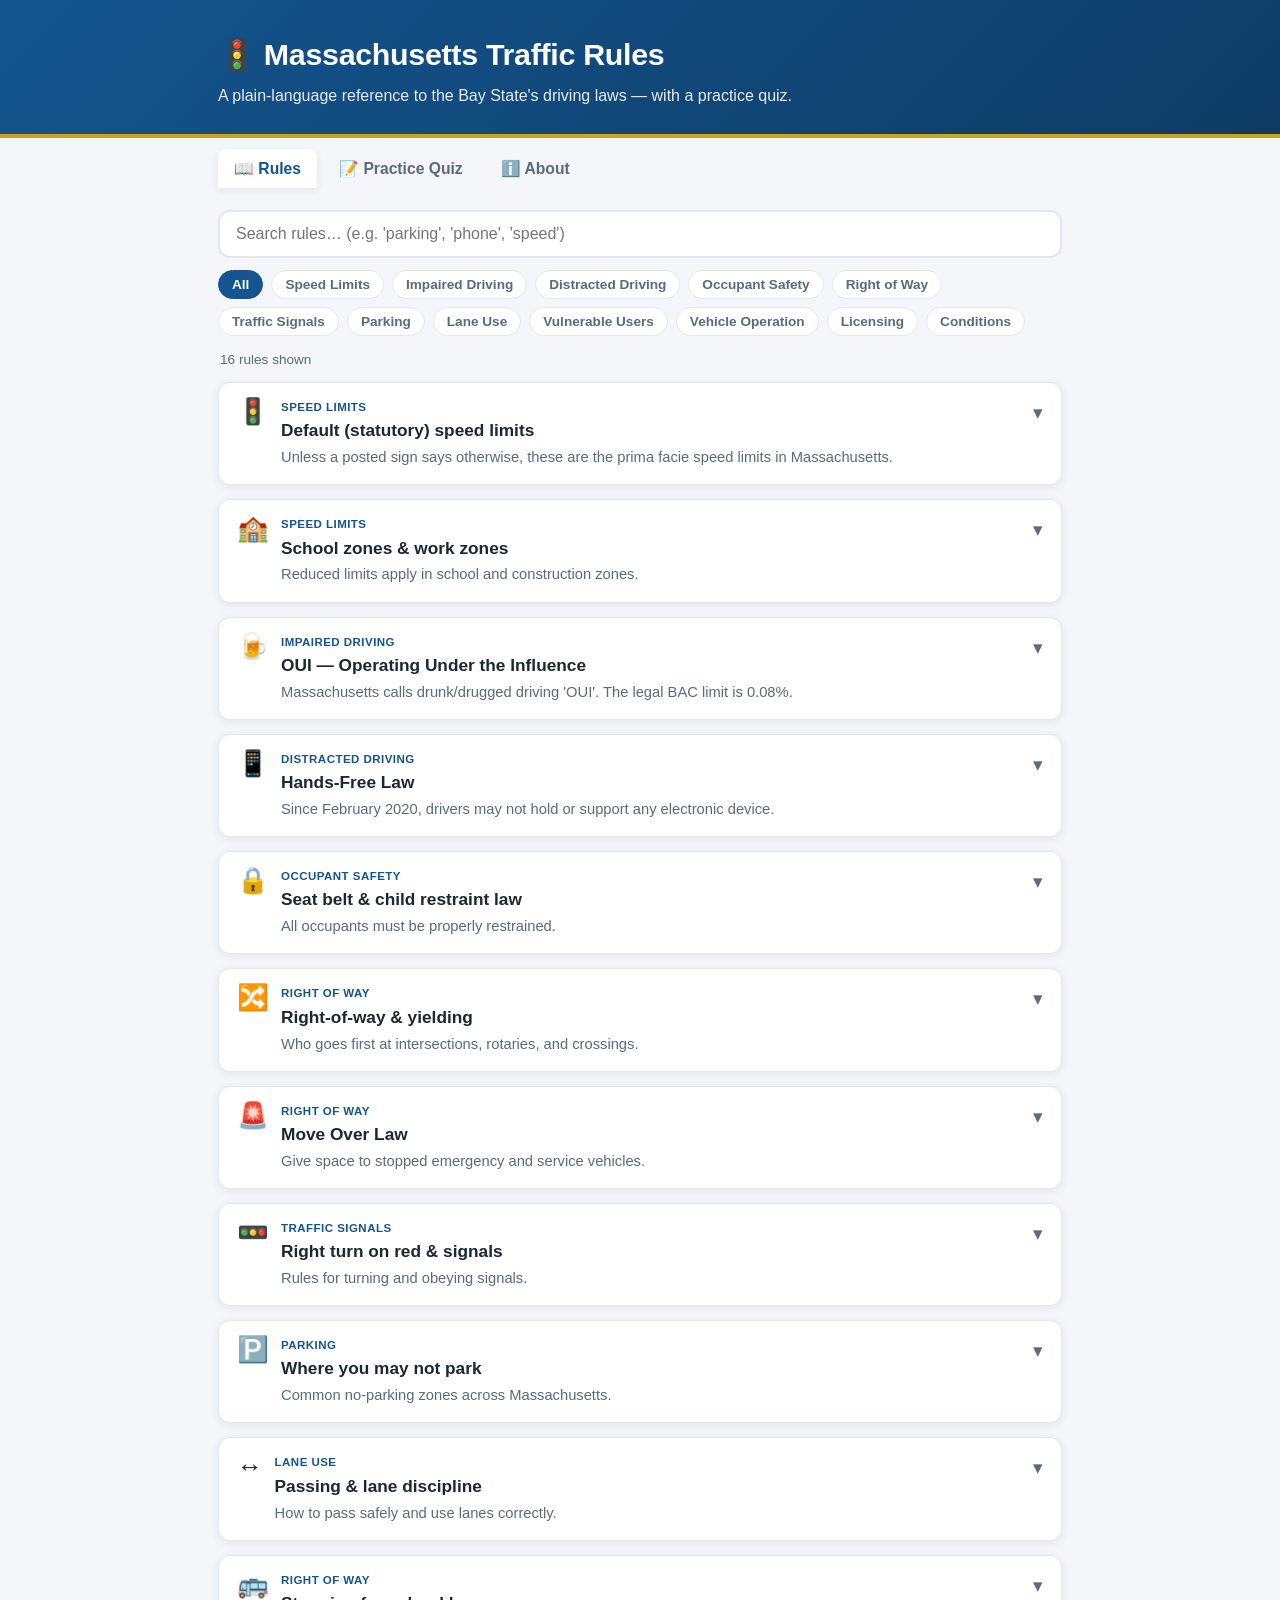
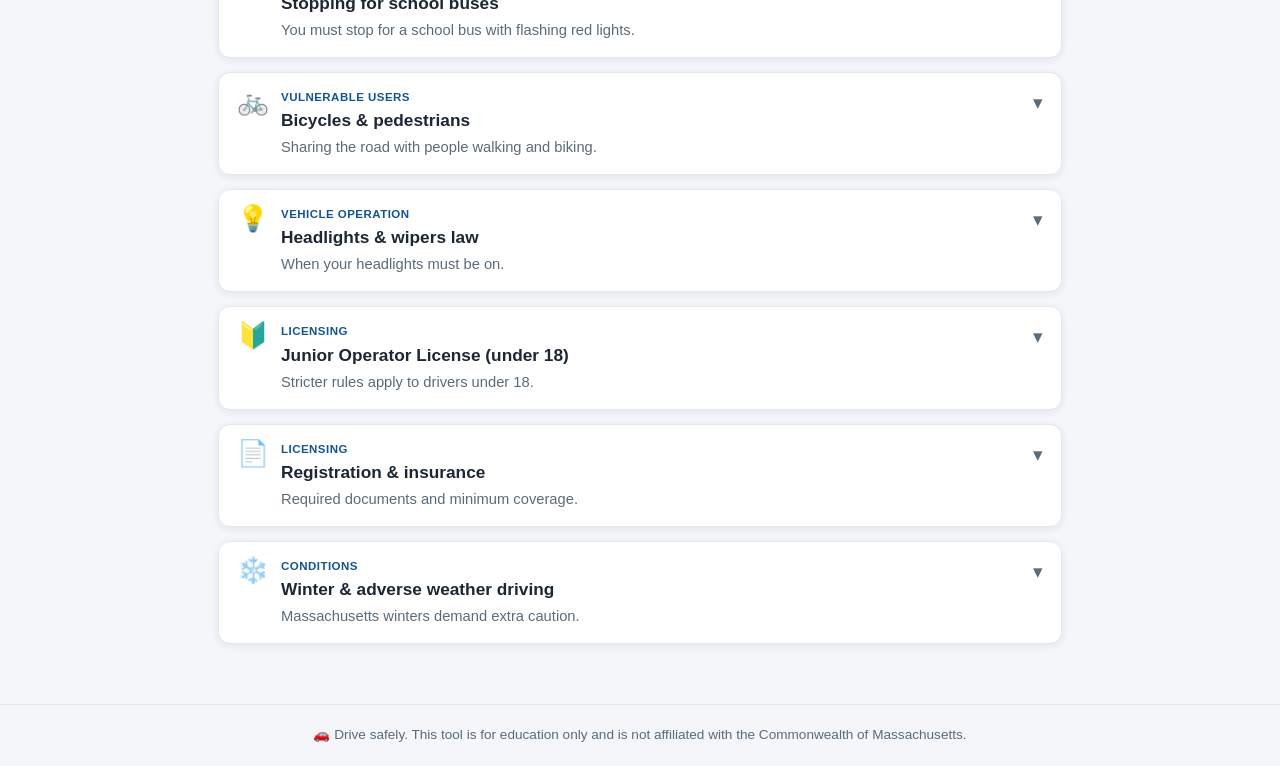
==== apps/ma-traffic-rules/index.html @ 259165a3 "Add Massachusetts traffic rules reference web app A self-contained static web app (HTML/CSS/vanilla " ====
<!DOCTYPE html>
<html lang="en">
  <head>
    <meta charset="UTF-8" />
    <meta name="viewport" content="width=device-width, initial-scale=1.0" />
    <meta
      name="description"
      content="A quick reference and practice quiz for Massachusetts traffic rules and driving laws."
    />
    <title>Massachusetts Traffic Rules</title>
    <link rel="stylesheet" href="styles.css" />
    <link
      rel="icon"
      href="data:image/svg+xml,<svg xmlns='http://www.w3.org/2000/svg' viewBox='0 0 100 100'><text y='.9em' font-size='90'>🚦</text></svg>"
    />
  </head>
  <body>
    <header class="app-header">
      <div class="wrap header-inner">
        <h1><span aria-hidden="true">🚦</span> Massachusetts Traffic Rules</h1>
        <p class="tagline">
          A plain-language reference to the Bay State's driving laws &mdash; with a
          practice quiz.
        </p>
      </div>
    </header>

    <nav class="tabs wrap" role="tablist">
      <button class="tab is-active" data-view="rules" role="tab">📖 Rules</button>
      <button class="tab" data-view="quiz" role="tab">📝 Practice Quiz</button>
      <button class="tab" data-view="about" role="tab">ℹ️ About</button>
    </nav>

    <main class="wrap">
      <!-- RULES VIEW -->
      <section id="view-rules" class="view is-active">
        <div class="controls">
          <input
            type="search"
            id="search"
            class="search"
            placeholder="Search rules… (e.g. 'parking', 'phone', 'speed')"
            autocomplete="off"
          />
          <div id="categoryFilters" class="chips"></div>
        </div>
        <p id="resultCount" class="result-count"></p>
        <div id="rulesList" class="rules-list"></div>
        <p id="noResults" class="no-results" hidden>
          No rules match your search. Try a different term.
        </p>
      </section>

      <!-- QUIZ VIEW -->
      <section id="view-quiz" class="view">
        <div id="quizIntro" class="quiz-intro">
          <h2>Test your knowledge</h2>
          <p>
            Answer <span id="quizTotal"></span> questions drawn from the
            Massachusetts Driver's Manual. You need 70% to pass the real RMV exam.
          </p>
          <button id="startQuiz" class="btn btn-primary">Start Quiz</button>
        </div>

        <div id="quizActive" class="quiz-active" hidden>
          <div class="quiz-progress">
            <div class="quiz-progress-bar"><span id="progressFill"></span></div>
            <span id="progressText" class="quiz-progress-text"></span>
          </div>
          <h2 id="questionText" class="question"></h2>
          <div id="answerOptions" class="answers"></div>
          <p id="feedback" class="feedback" hidden></p>
          <button id="nextQuestion" class="btn btn-primary" hidden>Next →</button>
        </div>

        <div id="quizResult" class="quiz-result" hidden>
          <h2>Your score</h2>
          <p class="score" id="scoreText"></p>
          <p id="scoreMessage" class="score-message"></p>
          <button id="retakeQuiz" class="btn btn-primary">Retake Quiz</button>
        </div>
      </section>

      <!-- ABOUT VIEW -->
      <section id="view-about" class="view">
        <div class="about">
          <h2>About this app</h2>
          <p>
            This is an educational, plain-language summary of common Massachusetts
            traffic rules, compiled from the
            <strong>Massachusetts Driver's Manual</strong> (RMV), the
            <strong>Massachusetts General Laws</strong> (Chapters 85, 89 &amp; 90),
            and <strong>720 CMR</strong>.
          </p>
          <div class="callout">
            ⚠️ <strong>Not legal advice.</strong> Laws change and local ordinances
            vary. Always confirm against the official
            <a href="https://www.mass.gov/rmv" target="_blank" rel="noopener"
              >Massachusetts RMV</a
            >
            and
            <a href="https://malegislature.gov" target="_blank" rel="noopener"
              >Massachusetts General Laws</a
            >.
          </div>
          <h3>Useful links</h3>
          <ul class="link-list">
            <li>
              <a
                href="https://www.mass.gov/how-to/study-for-your-learners-permit-exam"
                target="_blank"
                rel="noopener"
                >Study for your learner's permit exam</a
              >
            </li>
            <li>
              <a href="https://www.mass.gov/orgs/massachusetts-registry-of-motor-vehicles" target="_blank" rel="noopener"
                >Registry of Motor Vehicles (RMV)</a
              >
            </li>
            <li>
              <a href="https://malegislature.gov/Laws/GeneralLaws/PartI/TitleXIV/Chapter90" target="_blank" rel="noopener"
                >M.G.L. Chapter 90 — Operation of Motor Vehicles</a
              >
            </li>
          </ul>
          <p class="version">Reference data last reviewed: 2026 · Educational use only.</p>
        </div>
      </section>
    </main>

    <footer class="app-footer">
      <div class="wrap">
        <p>
          🚗 Drive safely. This tool is for education only and is not affiliated
          with the Commonwealth of Massachusetts.
        </p>
      </div>
    </footer>

    <script src="data.js"></script>
    <script src="app.js"></script>
  </body>
</html>
---- apps/ma-traffic-rules/styles.css ----
:root {
  --navy: #14558f;       /* Massachusetts-flag blue */
  --navy-dark: #0e3c66;
  --gold: #d4a017;
  --bg: #f4f6f9;
  --card: #ffffff;
  --ink: #1c2733;
  --muted: #5a6b7b;
  --line: #e2e8f0;
  --good: #1f8a4c;
  --bad: #c0392b;
  --shadow: 0 2px 8px rgba(20, 41, 66, 0.08);
  --radius: 12px;
}

* {
  box-sizing: border-box;
}

html {
  scroll-behavior: smooth;
}

body {
  margin: 0;
  font-family: -apple-system, BlinkMacSystemFont, "Segoe UI", Roboto, Helvetica,
    Arial, sans-serif;
  background: var(--bg);
  color: var(--ink);
  line-height: 1.5;
}

.wrap {
  max-width: 880px;
  margin: 0 auto;
  padding: 0 18px;
}

/* Header */
.app-header {
  background: linear-gradient(135deg, var(--navy), var(--navy-dark));
  color: #fff;
  padding: 32px 0 26px;
  border-bottom: 4px solid var(--gold);
}
.header-inner h1 {
  margin: 0;
  font-size: 1.9rem;
  letter-spacing: -0.01em;
}
.tagline {
  margin: 6px 0 0;
  opacity: 0.9;
  font-size: 1rem;
}

/* Tabs */
.tabs {
  display: flex;
  gap: 6px;
  margin-top: -1px;
  padding-top: 12px;
  flex-wrap: wrap;
}
.tab {
  border: none;
  background: transparent;
  padding: 10px 16px;
  font-size: 0.98rem;
  border-radius: 8px 8px 0 0;
  cursor: pointer;
  color: var(--muted);
  font-weight: 600;
}
.tab:hover {
  background: #e8edf3;
  color: var(--ink);
}
.tab.is-active {
  background: var(--card);
  color: var(--navy);
  box-shadow: var(--shadow);
}

/* Views */
.view {
  display: none;
  padding: 22px 0 40px;
}
.view.is-active {
  display: block;
}

/* Controls */
.controls {
  margin-bottom: 14px;
}
.search {
  width: 100%;
  padding: 13px 16px;
  font-size: 1rem;
  border: 2px solid var(--line);
  border-radius: var(--radius);
  background: var(--card);
  transition: border-color 0.15s;
}
.search:focus {
  outline: none;
  border-color: var(--navy);
}
.chips {
  display: flex;
  flex-wrap: wrap;
  gap: 8px;
  margin-top: 12px;
}
.chip {
  border: 1px solid var(--line);
  background: var(--card);
  color: var(--muted);
  padding: 6px 13px;
  border-radius: 999px;
  font-size: 0.85rem;
  cursor: pointer;
  font-weight: 600;
}
.chip:hover {
  border-color: var(--navy);
}
.chip.is-active {
  background: var(--navy);
  color: #fff;
  border-color: var(--navy);
}

.result-count {
  color: var(--muted);
  font-size: 0.85rem;
  margin: 4px 2px 12px;
}

/* Rule cards */
.rules-list {
  display: grid;
  gap: 14px;
}
.rule-card {
  background: var(--card);
  border-radius: var(--radius);
  box-shadow: var(--shadow);
  overflow: hidden;
  border: 1px solid var(--line);
}
.rule-head {
  display: flex;
  align-items: flex-start;
  gap: 12px;
  padding: 16px 18px;
  cursor: pointer;
  user-select: none;
}
.rule-head:hover {
  background: #fafbfd;
}
.rule-icon {
  font-size: 1.6rem;
  line-height: 1;
}
.rule-headtext {
  flex: 1;
}
.rule-cat {
  font-size: 0.72rem;
  text-transform: uppercase;
  letter-spacing: 0.04em;
  color: var(--navy);
  font-weight: 700;
}
.rule-title {
  margin: 2px 0;
  font-size: 1.08rem;
}
.rule-summary {
  margin: 0;
  color: var(--muted);
  font-size: 0.92rem;
}
.rule-toggle {
  color: var(--muted);
  font-size: 1.2rem;
  transition: transform 0.2s;
}
.rule-card.is-open .rule-toggle {
  transform: rotate(180deg);
}
.rule-body {
  display: none;
  padding: 0 18px 18px 18px;
  border-top: 1px solid var(--line);
}
.rule-card.is-open .rule-body {
  display: block;
}
.rule-body ul {
  margin: 14px 0;
  padding-left: 20px;
}
.rule-body li {
  margin-bottom: 7px;
}
.rule-ref {
  font-size: 0.8rem;
  color: var(--muted);
  background: #f0f3f7;
  display: inline-block;
  padding: 4px 10px;
  border-radius: 6px;
  font-family: ui-monospace, "SF Mono", Menlo, monospace;
}

.no-results {
  text-align: center;
  color: var(--muted);
  padding: 30px;
}

/* Buttons */
.btn {
  border: none;
  border-radius: 10px;
  padding: 12px 22px;
  font-size: 1rem;
  font-weight: 700;
  cursor: pointer;
}
.btn-primary {
  background: var(--navy);
  color: #fff;
}
.btn-primary:hover {
  background: var(--navy-dark);
}

/* Quiz */
.quiz-intro,
.quiz-result,
.about {
  background: var(--card);
  border-radius: var(--radius);
  box-shadow: var(--shadow);
  padding: 28px;
  border: 1px solid var(--line);
}
.quiz-intro h2,
.quiz-result h2,
.about h2 {
  margin-top: 0;
}
.quiz-active {
  background: var(--card);
  border-radius: var(--radius);
  box-shadow: var(--shadow);
  padding: 24px;
  border: 1px solid var(--line);
}
.quiz-progress {
  display: flex;
  align-items: center;
  gap: 12px;
  margin-bottom: 18px;
}
.quiz-progress-bar {
  flex: 1;
  height: 8px;
  background: var(--line);
  border-radius: 999px;
  overflow: hidden;
}
.quiz-progress-bar span {
  display: block;
  height: 100%;
  background: var(--gold);
  width: 0;
  transition: width 0.3s;
}
.quiz-progress-text {
  font-size: 0.85rem;
  color: var(--muted);
  font-weight: 600;
  white-space: nowrap;
}
.question {
  font-size: 1.25rem;
  margin: 0 0 18px;
}
.answers {
  display: grid;
  gap: 10px;
}
.answer-btn {
  text-align: left;
  padding: 14px 16px;
  border: 2px solid var(--line);
  background: var(--card);
  border-radius: 10px;
  font-size: 1rem;
  cursor: pointer;
  transition: border-color 0.12s, background 0.12s;
}
.answer-btn:hover:not(:disabled) {
  border-color: var(--navy);
}
.answer-btn:disabled {
  cursor: default;
}
.answer-btn.correct {
  border-color: var(--good);
  background: #e8f6ee;
}
.answer-btn.wrong {
  border-color: var(--bad);
  background: #fbeae8;
}
.feedback {
  margin: 16px 0 8px;
  padding: 12px 14px;
  border-radius: 8px;
  font-size: 0.95rem;
}
.feedback.right {
  background: #e8f6ee;
  color: var(--good);
}
.feedback.wrong {
  background: #fbeae8;
  color: var(--bad);
}
.score {
  font-size: 2.4rem;
  font-weight: 800;
  margin: 8px 0;
  color: var(--navy);
}
.score-message {
  font-size: 1.05rem;
  color: var(--muted);
  margin-bottom: 18px;
}

/* About */
.callout {
  background: #fff7e0;
  border: 1px solid var(--gold);
  border-radius: 10px;
  padding: 14px 16px;
  margin: 16px 0;
  font-size: 0.95rem;
}
.link-list,
.about p {
  font-size: 0.97rem;
}
.about a {
  color: var(--navy);
}
.version {
  color: var(--muted);
  font-size: 0.82rem;
  margin-top: 18px;
}

/* Footer */
.app-footer {
  border-top: 1px solid var(--line);
  padding: 20px 0;
  margin-top: 20px;
}
.app-footer p {
  margin: 0;
  text-align: center;
  color: var(--muted);
  font-size: 0.85rem;
}

@media (max-width: 540px) {
  .header-inner h1 {
    font-size: 1.5rem;
  }
  .tab {
    flex: 1;
    text-align: center;
    padding: 10px 8px;
    font-size: 0.85rem;
  }
}
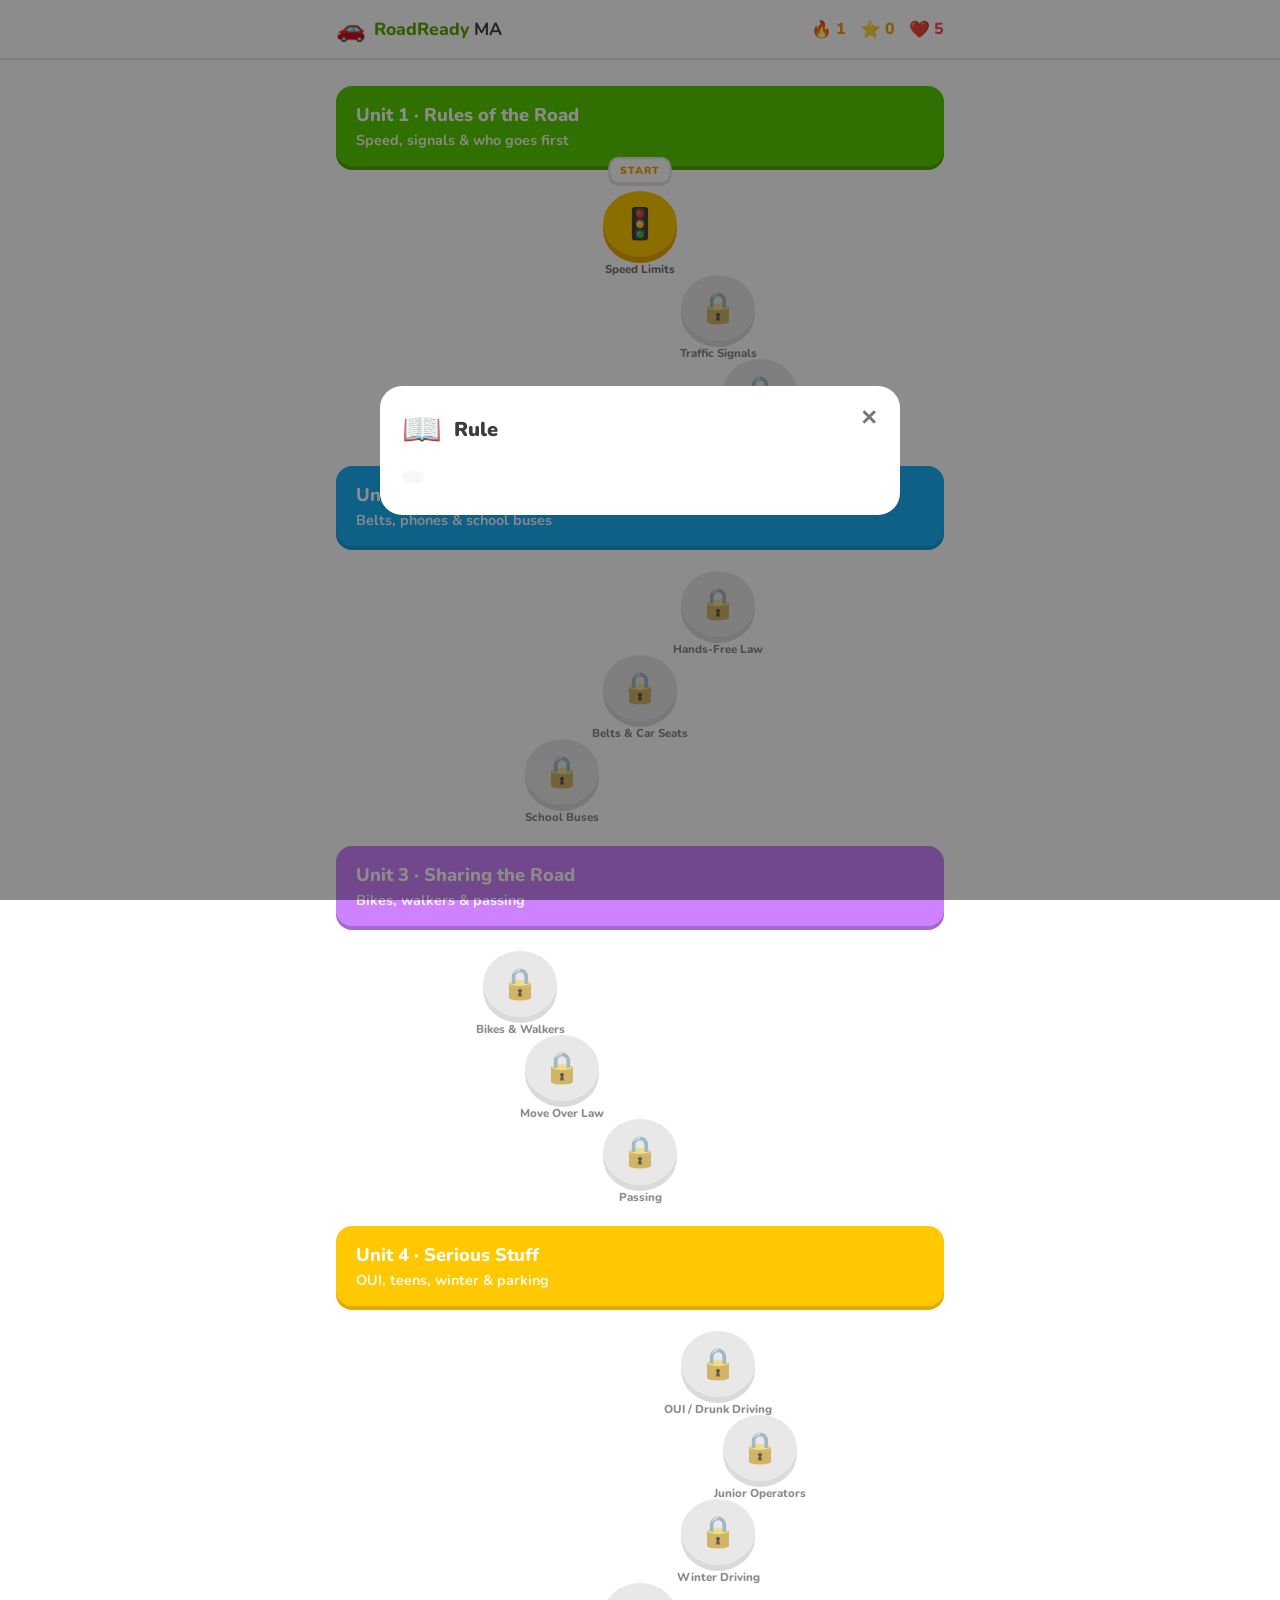
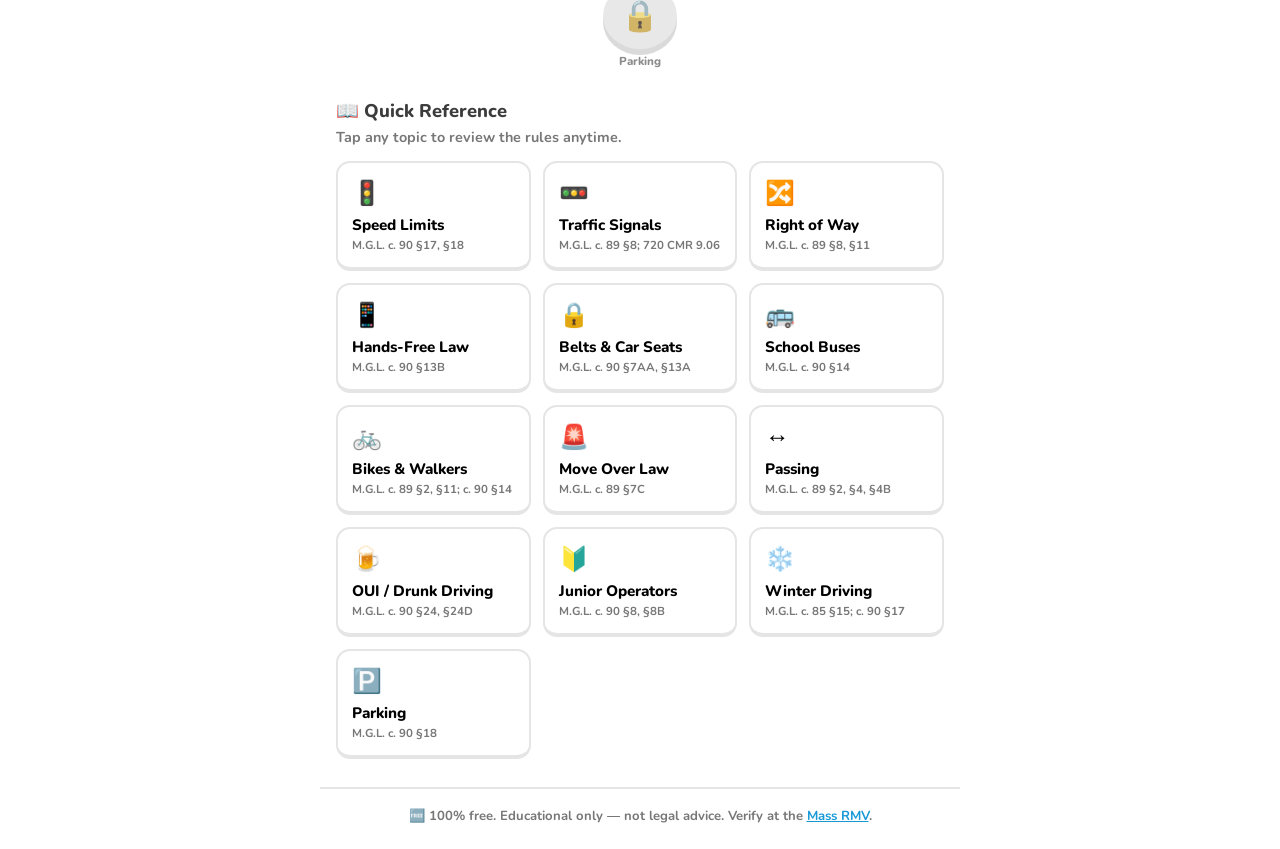
==== commit 5e337e65: "Redesign MA driving app as a free, Duolingo-style course Full professional redesign of the Massachus" ====
--- a/apps/ma-traffic-rules/index.html
+++ b/apps/ma-traffic-rules/index.html
@@ -2,141 +2,136 @@
 <html lang="en">
   <head>
     <meta charset="UTF-8" />
-    <meta name="viewport" content="width=device-width, initial-scale=1.0" />
+    <meta name="viewport" content="width=device-width, initial-scale=1.0, viewport-fit=cover" />
+    <meta name="theme-color" content="#58cc02" />
     <meta
       name="description"
-      content="A quick reference and practice quiz for Massachusetts traffic rules and driving laws."
+      content="Learn Massachusetts driving rules the fun way — a free, gamified course with lessons, XP and streaks."
     />
-    <title>Massachusetts Traffic Rules</title>
+    <title>RoadReady MA · Learn Massachusetts Driving Rules</title>
+    <link rel="preconnect" href="https://fonts.googleapis.com" />
+    <link rel="preconnect" href="https://fonts.gstatic.com" crossorigin />
+    <link
+      href="https://fonts.googleapis.com/css2?family=Nunito:wght@600;700;800;900&display=swap"
+      rel="stylesheet"
+    />
     <link rel="stylesheet" href="styles.css" />
     <link
       rel="icon"
-      href="data:image/svg+xml,<svg xmlns='http://www.w3.org/2000/svg' viewBox='0 0 100 100'><text y='.9em' font-size='90'>🚦</text></svg>"
+      href="data:image/svg+xml,<svg xmlns='http://www.w3.org/2000/svg' viewBox='0 0 100 100'><text y='.9em' font-size='90'>🚗</text></svg>"
     />
   </head>
   <body>
-    <header class="app-header">
-      <div class="wrap header-inner">
-        <h1><span aria-hidden="true">🚦</span> Massachusetts Traffic Rules</h1>
-        <p class="tagline">
-          A plain-language reference to the Bay State's driving laws &mdash; with a
-          practice quiz.
-        </p>
+    <!-- ============ TOP BAR ============ -->
+    <header class="topbar">
+      <div class="topbar-inner">
+        <div class="brand">
+          <span class="brand-logo" aria-hidden="true">🚗</span>
+          <span class="brand-name">RoadReady <b>MA</b></span>
+        </div>
+        <div class="stats" id="stats">
+          <div class="stat streak" title="Day streak">
+            <span class="stat-ico">🔥</span><span id="statStreak">0</span>
+          </div>
+          <div class="stat xp" title="Total XP">
+            <span class="stat-ico">⭐</span><span id="statXp">0</span>
+          </div>
+          <div class="stat hearts" title="Hearts">
+            <span class="stat-ico">❤️</span><span id="statHearts">5</span>
+          </div>
+        </div>
       </div>
     </header>
 
-    <nav class="tabs wrap" role="tablist">
-      <button class="tab is-active" data-view="rules" role="tab">📖 Rules</button>
-      <button class="tab" data-view="quiz" role="tab">📝 Practice Quiz</button>
-      <button class="tab" data-view="about" role="tab">ℹ️ About</button>
-    </nav>
+    <main>
+      <!-- ============ HOME / LEARNING PATH ============ -->
+      <section id="screen-home" class="screen is-active">
+        <div class="path" id="path"></div>
 
-    <main class="wrap">
-      <!-- RULES VIEW -->
-      <section id="view-rules" class="view is-active">
-        <div class="controls">
-          <input
-            type="search"
-            id="search"
-            class="search"
-            placeholder="Search rules… (e.g. 'parking', 'phone', 'speed')"
-            autocomplete="off"
-          />
-          <div id="categoryFilters" class="chips"></div>
-        </div>
-        <p id="resultCount" class="result-count"></p>
-        <div id="rulesList" class="rules-list"></div>
-        <p id="noResults" class="no-results" hidden>
-          No rules match your search. Try a different term.
-        </p>
+        <section class="guide-block">
+          <h2 class="guide-title">📖 Quick Reference</h2>
+          <p class="guide-sub">Tap any topic to review the rules anytime.</p>
+          <div class="guide-grid" id="guideGrid"></div>
+        </section>
+
+        <footer class="home-footer">
+          <p>
+            🆓 100% free. Educational only — not legal advice. Verify at the
+            <a href="https://www.mass.gov/rmv" target="_blank" rel="noopener">Mass RMV</a>.
+          </p>
+        </footer>
       </section>
 
-      <!-- QUIZ VIEW -->
-      <section id="view-quiz" class="view">
-        <div id="quizIntro" class="quiz-intro">
-          <h2>Test your knowledge</h2>
-          <p>
-            Answer <span id="quizTotal"></span> questions drawn from the
-            Massachusetts Driver's Manual. You need 70% to pass the real RMV exam.
-          </p>
-          <button id="startQuiz" class="btn btn-primary">Start Quiz</button>
+      <!-- ============ LESSON ============ -->
+      <section id="screen-lesson" class="screen">
+        <div class="lesson-top">
+          <button class="icon-btn" id="lessonQuit" aria-label="Quit lesson">✕</button>
+          <div class="lesson-progress"><span id="lessonProgressFill"></span></div>
+          <div class="lesson-hearts"><span class="stat-ico">❤️</span><span id="lessonHearts">5</span></div>
         </div>
 
-        <div id="quizActive" class="quiz-active" hidden>
-          <div class="quiz-progress">
-            <div class="quiz-progress-bar"><span id="progressFill"></span></div>
-            <span id="progressText" class="quiz-progress-text"></span>
-          </div>
-          <h2 id="questionText" class="question"></h2>
-          <div id="answerOptions" class="answers"></div>
-          <p id="feedback" class="feedback" hidden></p>
-          <button id="nextQuestion" class="btn btn-primary" hidden>Next →</button>
+        <div class="lesson-body">
+          <h2 class="lesson-prompt" id="lessonPrompt">Select the correct answer</h2>
+          <div class="lesson-card" id="lessonCard"></div>
+          <h3 class="lesson-question" id="lessonQuestion"></h3>
+          <div class="lesson-options" id="lessonOptions"></div>
         </div>
 
-        <div id="quizResult" class="quiz-result" hidden>
-          <h2>Your score</h2>
-          <p class="score" id="scoreText"></p>
-          <p id="scoreMessage" class="score-message"></p>
-          <button id="retakeQuiz" class="btn btn-primary">Retake Quiz</button>
+        <!-- Feedback dock -->
+        <div class="dock" id="dock">
+          <div class="dock-inner">
+            <div class="dock-msg" id="dockMsg"></div>
+            <button class="btn3d btn-check" id="checkBtn" disabled>CHECK</button>
+          </div>
         </div>
       </section>
 
-      <!-- ABOUT VIEW -->
-      <section id="view-about" class="view">
-        <div class="about">
-          <h2>About this app</h2>
-          <p>
-            This is an educational, plain-language summary of common Massachusetts
-            traffic rules, compiled from the
-            <strong>Massachusetts Driver's Manual</strong> (RMV), the
-            <strong>Massachusetts General Laws</strong> (Chapters 85, 89 &amp; 90),
-            and <strong>720 CMR</strong>.
+      <!-- ============ LESSON COMPLETE ============ -->
+      <section id="screen-complete" class="screen">
+        <div class="complete-wrap">
+          <div class="confetti" id="confetti"></div>
+          <div class="complete-emoji">🎉</div>
+          <h2 class="complete-title">Lesson complete!</h2>
+          <div class="complete-badges">
+            <div class="badge xp-badge">
+              <span class="badge-label">TOTAL XP</span>
+              <span class="badge-value" id="completeXp">+0</span>
+            </div>
+            <div class="badge acc-badge">
+              <span class="badge-label">ACCURACY</span>
+              <span class="badge-value" id="completeAcc">0%</span>
+            </div>
+          </div>
+          <button class="btn3d btn-continue" id="completeContinue">CONTINUE</button>
+        </div>
+      </section>
+
+      <!-- ============ OUT OF HEARTS ============ -->
+      <section id="screen-failed" class="screen">
+        <div class="complete-wrap">
+          <div class="complete-emoji">💔</div>
+          <h2 class="complete-title">Out of hearts</h2>
+          <p class="failed-text">
+            You ran out of hearts. Hearts refill over time — take a breather and
+            try this lesson again.
           </p>
-          <div class="callout">
-            ⚠️ <strong>Not legal advice.</strong> Laws change and local ordinances
-            vary. Always confirm against the official
-            <a href="https://www.mass.gov/rmv" target="_blank" rel="noopener"
-              >Massachusetts RMV</a
-            >
-            and
-            <a href="https://malegislature.gov" target="_blank" rel="noopener"
-              >Massachusetts General Laws</a
-            >.
-          </div>
-          <h3>Useful links</h3>
-          <ul class="link-list">
-            <li>
-              <a
-                href="https://www.mass.gov/how-to/study-for-your-learners-permit-exam"
-                target="_blank"
-                rel="noopener"
-                >Study for your learner's permit exam</a
-              >
-            </li>
-            <li>
-              <a href="https://www.mass.gov/orgs/massachusetts-registry-of-motor-vehicles" target="_blank" rel="noopener"
-                >Registry of Motor Vehicles (RMV)</a
-              >
-            </li>
-            <li>
-              <a href="https://malegislature.gov/Laws/GeneralLaws/PartI/TitleXIV/Chapter90" target="_blank" rel="noopener"
-                >M.G.L. Chapter 90 — Operation of Motor Vehicles</a
-              >
-            </li>
-          </ul>
-          <p class="version">Reference data last reviewed: 2026 · Educational use only.</p>
+          <button class="btn3d btn-continue" id="failedContinue">BACK TO PATH</button>
         </div>
       </section>
     </main>
 
-    <footer class="app-footer">
-      <div class="wrap">
-        <p>
-          🚗 Drive safely. This tool is for education only and is not affiliated
-          with the Commonwealth of Massachusetts.
-        </p>
+    <!-- ============ REFERENCE MODAL ============ -->
+    <div class="modal" id="modal" hidden>
+      <div class="modal-card" role="dialog" aria-modal="true">
+        <button class="icon-btn modal-close" id="modalClose" aria-label="Close">✕</button>
+        <div class="modal-head">
+          <span class="modal-ico" id="modalIco">📖</span>
+          <h3 id="modalTitle">Rule</h3>
+        </div>
+        <ul class="modal-points" id="modalPoints"></ul>
+        <div class="modal-ref" id="modalRef"></div>
       </div>
-    </footer>
+    </div>
 
     <script src="data.js"></script>
     <script src="app.js"></script>
--- a/apps/ma-traffic-rules/styles.css
+++ b/apps/ma-traffic-rules/styles.css
@@ -1,395 +1,492 @@
+/* ===================================================================
+   RoadReady MA — Duolingo-inspired design system
+   =================================================================== */
 :root {
-  --navy: #14558f;       /* Massachusetts-flag blue */
-  --navy-dark: #0e3c66;
-  --gold: #d4a017;
-  --bg: #f4f6f9;
-  --card: #ffffff;
-  --ink: #1c2733;
-  --muted: #5a6b7b;
-  --line: #e2e8f0;
-  --good: #1f8a4c;
-  --bad: #c0392b;
-  --shadow: 0 2px 8px rgba(20, 41, 66, 0.08);
-  --radius: 12px;
+  /* Brand palette */
+  --green: #58cc02;
+  --green-d: #58a700;
+  --green-l: #d7ffb8;
+  --blue: #1cb0f6;
+  --blue-d: #1899d6;
+  --purple: #ce82ff;
+  --purple-d: #a568cc;
+  --gold: #ffc800;
+  --gold-d: #e6a700;
+  --red: #ff4b4b;
+  --red-d: #ea2b2b;
+
+  /* Neutrals */
+  --ink: #3c3c3c;
+  --ink-soft: #777777;
+  --line: #e5e5e5;
+  --line-d: #d4d4d4;
+  --bg: #ffffff;
+  --bg-soft: #f7f7f7;
+
+  --radius: 16px;
+  --font: "Nunito", -apple-system, BlinkMacSystemFont, "Segoe UI", sans-serif;
 }
 
 * {
   box-sizing: border-box;
-}
-
-html {
-  scroll-behavior: smooth;
-}
-
+  -webkit-tap-highlight-color: transparent;
+}
+html { scroll-behavior: smooth; }
 body {
   margin: 0;
-  font-family: -apple-system, BlinkMacSystemFont, "Segoe UI", Roboto, Helvetica,
-    Arial, sans-serif;
+  font-family: var(--font);
+  font-weight: 700;
+  color: var(--ink);
   background: var(--bg);
-  color: var(--ink);
-  line-height: 1.5;
-}
-
-.wrap {
-  max-width: 880px;
+  -webkit-font-smoothing: antialiased;
+}
+button { font-family: inherit; cursor: pointer; }
+
+/* ---------- 3D button (Duolingo signature) ---------- */
+.btn3d {
+  border: none;
+  border-radius: var(--radius);
+  background: var(--green);
+  color: #fff;
+  font-weight: 800;
+  font-size: 1rem;
+  letter-spacing: 0.06em;
+  padding: 14px 20px;
+  box-shadow: 0 4px 0 var(--green-d);
+  transition: transform 0.06s, box-shadow 0.06s, background 0.15s, filter 0.15s;
+}
+.btn3d:active:not(:disabled) {
+  transform: translateY(4px);
+  box-shadow: 0 0 0 var(--green-d);
+}
+.btn3d:disabled {
+  background: var(--line);
+  color: #afafaf;
+  box-shadow: 0 4px 0 var(--line-d);
+  cursor: default;
+}
+
+.icon-btn {
+  background: none;
+  border: none;
+  font-size: 1.3rem;
+  color: var(--ink-soft);
+  font-weight: 800;
+  padding: 6px 10px;
+  border-radius: 10px;
+}
+.icon-btn:active { background: var(--bg-soft); }
+
+/* ===================================================================
+   TOP BAR
+   =================================================================== */
+.topbar {
+  position: sticky;
+  top: 0;
+  z-index: 30;
+  background: var(--bg);
+  border-bottom: 2px solid var(--line);
+  padding-top: env(safe-area-inset-top);
+}
+.topbar-inner {
+  max-width: 640px;
   margin: 0 auto;
-  padding: 0 18px;
-}
-
-/* Header */
-.app-header {
-  background: linear-gradient(135deg, var(--navy), var(--navy-dark));
+  height: 58px;
+  padding: 0 16px;
+  display: flex;
+  align-items: center;
+  justify-content: space-between;
+}
+.brand { display: flex; align-items: center; gap: 8px; }
+.brand-logo { font-size: 1.5rem; }
+.brand-name { font-size: 1.1rem; font-weight: 800; color: var(--green-d); }
+.brand-name b { color: var(--ink); }
+
+.stats { display: flex; gap: 14px; }
+.stat {
+  display: flex;
+  align-items: center;
+  gap: 4px;
+  font-weight: 800;
+  font-size: 1rem;
+}
+.stat-ico { font-size: 1.05rem; }
+.streak { color: #ff9600; }
+.xp { color: var(--gold-d); }
+.hearts { color: var(--red); }
+
+/* ===================================================================
+   SCREENS
+   =================================================================== */
+.screen { display: none; }
+.screen.is-active { display: block; }
+main { min-height: calc(100vh - 60px); }
+
+/* ===================================================================
+   HOME — LEARNING PATH
+   =================================================================== */
+.path {
+  max-width: 640px;
+  margin: 0 auto;
+  padding: 22px 16px 8px;
+}
+.unit-banner {
+  border-radius: var(--radius);
   color: #fff;
-  padding: 32px 0 26px;
-  border-bottom: 4px solid var(--gold);
-}
-.header-inner h1 {
-  margin: 0;
+  padding: 16px 20px;
+  margin: 26px 0 8px;
+  box-shadow: 0 4px 0 rgba(0, 0, 0, 0.12);
+}
+.unit-banner:first-child { margin-top: 4px; }
+.unit-banner h2 { margin: 0; font-size: 1.15rem; font-weight: 800; }
+.unit-banner p { margin: 3px 0 0; font-size: 0.9rem; opacity: 0.92; font-weight: 700; }
+.unit-green { background: var(--green); box-shadow: 0 4px 0 var(--green-d); }
+.unit-blue { background: var(--blue); box-shadow: 0 4px 0 var(--blue-d); }
+.unit-purple { background: var(--purple); box-shadow: 0 4px 0 var(--purple-d); }
+.unit-gold { background: var(--gold); box-shadow: 0 4px 0 var(--gold-d); }
+
+/* Zig-zag node trail */
+.trail { display: flex; flex-direction: column; align-items: center; padding: 8px 0 6px; }
+.node-row {
+  display: flex;
+  justify-content: center;
+  width: 100%;
+  padding: 9px 0;
+}
+.node-row.off-l { transform: translateX(-78px); }
+.node-row.off-r { transform: translateX(78px); }
+.node-row.off-ll { transform: translateX(-120px); }
+.node-row.off-rr { transform: translateX(120px); }
+
+.node {
+  position: relative;
+  width: 74px;
+  height: 66px;
+  border-radius: 50%;
+  border: none;
   font-size: 1.9rem;
-  letter-spacing: -0.01em;
-}
-.tagline {
-  margin: 6px 0 0;
-  opacity: 0.9;
-  font-size: 1rem;
-}
-
-/* Tabs */
-.tabs {
-  display: flex;
-  gap: 6px;
-  margin-top: -1px;
-  padding-top: 12px;
-  flex-wrap: wrap;
-}
-.tab {
-  border: none;
-  background: transparent;
-  padding: 10px 16px;
-  font-size: 0.98rem;
-  border-radius: 8px 8px 0 0;
-  cursor: pointer;
-  color: var(--muted);
-  font-weight: 600;
-}
-.tab:hover {
-  background: #e8edf3;
-  color: var(--ink);
-}
-.tab.is-active {
-  background: var(--card);
-  color: var(--navy);
-  box-shadow: var(--shadow);
-}
-
-/* Views */
-.view {
-  display: none;
-  padding: 22px 0 40px;
-}
-.view.is-active {
-  display: block;
-}
-
-/* Controls */
-.controls {
-  margin-bottom: 14px;
-}
-.search {
+  display: flex;
+  align-items: center;
+  justify-content: center;
+  transition: transform 0.08s, box-shadow 0.08s;
+}
+.node:active { transform: translateY(5px); }
+.node:active::after { box-shadow: none; }
+.node .node-face {
+  position: absolute;
+  inset: 0;
+  border-radius: 50%;
+  display: flex;
+  align-items: center;
+  justify-content: center;
+}
+
+/* node states */
+.node-done    { background: var(--green);  box-shadow: 0 6px 0 var(--green-d); }
+.node-current { background: var(--gold);   box-shadow: 0 6px 0 var(--gold-d); }
+.node-locked  { background: #e5e5e5;       box-shadow: 0 6px 0 var(--line-d); filter: grayscale(0.4); opacity: 0.85; }
+.node-done:active, .node-current:active { box-shadow: 0 1px 0 currentColor; }
+
+.node-badge {
+  position: absolute;
+  top: -8px;
+  right: -6px;
+  font-size: 0.85rem;
+  background: #fff;
+  border-radius: 50%;
+  width: 24px;
+  height: 24px;
+  display: flex;
+  align-items: center;
+  justify-content: center;
+  box-shadow: 0 2px 4px rgba(0,0,0,0.18);
+}
+.node-label {
+  position: absolute;
+  bottom: -20px;
+  left: 50%;
+  transform: translateX(-50%);
+  font-size: 0.72rem;
+  font-weight: 800;
+  color: var(--ink-soft);
+  white-space: nowrap;
+}
+.node-current::before {
+  content: "START";
+  position: absolute;
+  top: -34px;
+  left: 50%;
+  transform: translateX(-50%);
+  background: #fff;
+  color: var(--gold-d);
+  font-size: 0.65rem;
+  font-weight: 900;
+  letter-spacing: 0.08em;
+  padding: 4px 10px;
+  border-radius: 10px;
+  border: 2px solid var(--line);
+  box-shadow: 0 2px 0 var(--line);
+  animation: bob 1.4s ease-in-out infinite;
+}
+@keyframes bob { 0%,100% { transform: translateX(-50%) translateY(0);} 50% { transform: translateX(-50%) translateY(-4px);} }
+
+/* ---------- Quick reference cards ---------- */
+.guide-block {
+  max-width: 640px;
+  margin: 26px auto 0;
+  padding: 0 16px;
+}
+.guide-title { font-size: 1.15rem; font-weight: 800; margin: 0; }
+.guide-sub { color: var(--ink-soft); font-size: 0.9rem; margin: 4px 0 14px; }
+.guide-grid {
+  display: grid;
+  grid-template-columns: repeat(auto-fill, minmax(150px, 1fr));
+  gap: 12px;
+}
+.guide-card {
+  text-align: left;
+  background: var(--bg);
+  border: 2px solid var(--line);
+  border-bottom-width: 4px;
+  border-radius: 14px;
+  padding: 14px;
+  transition: border-color 0.12s, transform 0.06s;
+}
+.guide-card:active { transform: translateY(2px); border-bottom-width: 2px; }
+.guide-card .gc-ico { font-size: 1.5rem; }
+.guide-card .gc-title { display: block; margin-top: 6px; font-weight: 800; font-size: 0.95rem; }
+.guide-card .gc-ref { display: block; margin-top: 2px; font-size: 0.72rem; color: var(--ink-soft); font-weight: 700; }
+
+.home-footer {
+  max-width: 640px;
+  margin: 28px auto 0;
+  padding: 18px 16px calc(24px + env(safe-area-inset-bottom));
+  border-top: 2px solid var(--line);
+}
+.home-footer p { margin: 0; text-align: center; color: var(--ink-soft); font-size: 0.82rem; }
+.home-footer a { color: var(--blue-d); }
+
+/* ===================================================================
+   LESSON
+   =================================================================== */
+#screen-lesson.is-active { display: flex; flex-direction: column; min-height: 100vh; }
+.lesson-top {
+  display: flex;
+  align-items: center;
+  gap: 14px;
+  max-width: 640px;
   width: 100%;
-  padding: 13px 16px;
-  font-size: 1rem;
-  border: 2px solid var(--line);
-  border-radius: var(--radius);
-  background: var(--card);
-  transition: border-color 0.15s;
-}
-.search:focus {
-  outline: none;
-  border-color: var(--navy);
-}
-.chips {
-  display: flex;
-  flex-wrap: wrap;
-  gap: 8px;
-  margin-top: 12px;
-}
-.chip {
-  border: 1px solid var(--line);
-  background: var(--card);
-  color: var(--muted);
-  padding: 6px 13px;
-  border-radius: 999px;
-  font-size: 0.85rem;
-  cursor: pointer;
-  font-weight: 600;
-}
-.chip:hover {
-  border-color: var(--navy);
-}
-.chip.is-active {
-  background: var(--navy);
-  color: #fff;
-  border-color: var(--navy);
-}
-
-.result-count {
-  color: var(--muted);
-  font-size: 0.85rem;
-  margin: 4px 2px 12px;
-}
-
-/* Rule cards */
-.rules-list {
-  display: grid;
-  gap: 14px;
-}
-.rule-card {
-  background: var(--card);
-  border-radius: var(--radius);
-  box-shadow: var(--shadow);
-  overflow: hidden;
-  border: 1px solid var(--line);
-}
-.rule-head {
-  display: flex;
-  align-items: flex-start;
-  gap: 12px;
-  padding: 16px 18px;
-  cursor: pointer;
-  user-select: none;
-}
-.rule-head:hover {
-  background: #fafbfd;
-}
-.rule-icon {
-  font-size: 1.6rem;
-  line-height: 1;
-}
-.rule-headtext {
+  margin: 0 auto;
+  padding: 14px 16px calc(6px + env(safe-area-inset-top));
+}
+.lesson-progress {
   flex: 1;
-}
-.rule-cat {
-  font-size: 0.72rem;
-  text-transform: uppercase;
-  letter-spacing: 0.04em;
-  color: var(--navy);
-  font-weight: 700;
-}
-.rule-title {
-  margin: 2px 0;
-  font-size: 1.08rem;
-}
-.rule-summary {
-  margin: 0;
-  color: var(--muted);
-  font-size: 0.92rem;
-}
-.rule-toggle {
-  color: var(--muted);
-  font-size: 1.2rem;
-  transition: transform 0.2s;
-}
-.rule-card.is-open .rule-toggle {
-  transform: rotate(180deg);
-}
-.rule-body {
-  display: none;
-  padding: 0 18px 18px 18px;
-  border-top: 1px solid var(--line);
-}
-.rule-card.is-open .rule-body {
-  display: block;
-}
-.rule-body ul {
-  margin: 14px 0;
-  padding-left: 20px;
-}
-.rule-body li {
-  margin-bottom: 7px;
-}
-.rule-ref {
-  font-size: 0.8rem;
-  color: var(--muted);
-  background: #f0f3f7;
-  display: inline-block;
-  padding: 4px 10px;
-  border-radius: 6px;
-  font-family: ui-monospace, "SF Mono", Menlo, monospace;
-}
-
-.no-results {
-  text-align: center;
-  color: var(--muted);
-  padding: 30px;
-}
-
-/* Buttons */
-.btn {
-  border: none;
-  border-radius: 10px;
-  padding: 12px 22px;
-  font-size: 1rem;
-  font-weight: 700;
-  cursor: pointer;
-}
-.btn-primary {
-  background: var(--navy);
-  color: #fff;
-}
-.btn-primary:hover {
-  background: var(--navy-dark);
-}
-
-/* Quiz */
-.quiz-intro,
-.quiz-result,
-.about {
-  background: var(--card);
-  border-radius: var(--radius);
-  box-shadow: var(--shadow);
-  padding: 28px;
-  border: 1px solid var(--line);
-}
-.quiz-intro h2,
-.quiz-result h2,
-.about h2 {
-  margin-top: 0;
-}
-.quiz-active {
-  background: var(--card);
-  border-radius: var(--radius);
-  box-shadow: var(--shadow);
-  padding: 24px;
-  border: 1px solid var(--line);
-}
-.quiz-progress {
-  display: flex;
-  align-items: center;
-  gap: 12px;
-  margin-bottom: 18px;
-}
-.quiz-progress-bar {
-  flex: 1;
-  height: 8px;
+  height: 16px;
   background: var(--line);
   border-radius: 999px;
   overflow: hidden;
 }
-.quiz-progress-bar span {
+.lesson-progress span {
   display: block;
   height: 100%;
-  background: var(--gold);
   width: 0;
-  transition: width 0.3s;
-}
-.quiz-progress-text {
-  font-size: 0.85rem;
-  color: var(--muted);
-  font-weight: 600;
-  white-space: nowrap;
-}
-.question {
-  font-size: 1.25rem;
-  margin: 0 0 18px;
-}
-.answers {
-  display: grid;
-  gap: 10px;
-}
-.answer-btn {
+  background: var(--green);
+  border-radius: 999px;
+  transition: width 0.35s ease;
+  position: relative;
+}
+.lesson-progress span::after {
+  content: "";
+  position: absolute;
+  top: 3px; left: 8px; right: 8px;
+  height: 4px;
+  background: rgba(255,255,255,0.4);
+  border-radius: 999px;
+}
+.lesson-hearts { display: flex; align-items: center; gap: 4px; color: var(--red); font-weight: 800; }
+
+.lesson-body {
+  flex: 1;
+  max-width: 640px;
+  width: 100%;
+  margin: 0 auto;
+  padding: 10px 16px 130px;
+}
+.lesson-prompt { font-size: 1.4rem; font-weight: 800; margin: 12px 0 18px; }
+.lesson-card {
+  background: var(--bg-soft);
+  border: 2px solid var(--line);
+  border-radius: 16px;
+  padding: 14px 16px;
+  margin-bottom: 18px;
+  display: none;
+}
+.lesson-card.show { display: block; }
+.lesson-card .lc-ico { font-size: 1.6rem; }
+.lesson-question { font-size: 1.1rem; font-weight: 800; margin: 0 0 16px; }
+.lesson-options { display: grid; gap: 12px; }
+
+.option {
   text-align: left;
-  padding: 14px 16px;
+  background: var(--bg);
   border: 2px solid var(--line);
-  background: var(--card);
-  border-radius: 10px;
-  font-size: 1rem;
-  cursor: pointer;
-  transition: border-color 0.12s, background 0.12s;
-}
-.answer-btn:hover:not(:disabled) {
-  border-color: var(--navy);
-}
-.answer-btn:disabled {
-  cursor: default;
-}
-.answer-btn.correct {
-  border-color: var(--good);
-  background: #e8f6ee;
-}
-.answer-btn.wrong {
-  border-color: var(--bad);
-  background: #fbeae8;
-}
-.feedback {
-  margin: 16px 0 8px;
-  padding: 12px 14px;
+  border-bottom-width: 4px;
+  border-radius: 14px;
+  padding: 16px;
+  font-size: 1.02rem;
+  font-weight: 700;
+  color: var(--ink);
+  transition: border-color 0.1s, background 0.1s, transform 0.05s;
+}
+.option:active { transform: translateY(2px); }
+.option.selected {
+  border-color: var(--blue);
+  background: #ddf4ff;
+  color: var(--blue-d);
+}
+.option.correct {
+  border-color: var(--green);
+  background: var(--green-l);
+  color: var(--green-d);
+}
+.option.wrong {
+  border-color: var(--red);
+  background: #ffdfe0;
+  color: var(--red-d);
+}
+.option:disabled { cursor: default; }
+
+/* ---------- Feedback dock ---------- */
+.dock {
+  position: fixed;
+  left: 0; right: 0; bottom: 0;
+  background: var(--bg);
+  border-top: 2px solid var(--line);
+  transform: translateY(0);
+  transition: background 0.2s, border-color 0.2s;
+  padding-bottom: env(safe-area-inset-bottom);
+  z-index: 20;
+}
+.dock.right { background: var(--green-l); border-color: transparent; }
+.dock.wrong { background: #ffdfe0; border-color: transparent; }
+.dock-inner {
+  max-width: 640px;
+  margin: 0 auto;
+  padding: 16px;
+  display: flex;
+  align-items: center;
+  gap: 14px;
+}
+.dock-msg { flex: 1; font-weight: 800; font-size: 0.95rem; line-height: 1.35; display: none; }
+.dock.right .dock-msg { display: block; color: var(--green-d); }
+.dock.wrong .dock-msg { display: block; color: var(--red-d); }
+.dock-msg b { display: block; font-size: 1.05rem; margin-bottom: 2px; }
+.btn-check { min-width: 140px; }
+.dock.right .btn-check { background: var(--green); box-shadow: 0 4px 0 var(--green-d); }
+.dock.wrong .btn-check { background: var(--red); box-shadow: 0 4px 0 var(--red-d); }
+@media (max-width: 420px) {
+  .dock-inner { flex-direction: column; align-items: stretch; }
+  .btn-check { width: 100%; }
+}
+
+/* ===================================================================
+   COMPLETE / FAILED
+   =================================================================== */
+#screen-complete.is-active,
+#screen-failed.is-active { display: flex; min-height: calc(100vh - 60px); }
+.complete-wrap {
+  margin: auto;
+  text-align: center;
+  padding: 30px 24px calc(30px + env(safe-area-inset-bottom));
+  max-width: 460px;
+  position: relative;
+}
+.complete-emoji { font-size: 4.5rem; animation: pop 0.5s ease; }
+@keyframes pop { 0% { transform: scale(0.3); opacity: 0; } 60% { transform: scale(1.15); } 100% { transform: scale(1); opacity: 1; } }
+.complete-title { font-size: 1.7rem; font-weight: 900; color: var(--gold-d); margin: 8px 0 22px; }
+.complete-badges { display: flex; gap: 14px; justify-content: center; margin-bottom: 26px; }
+.badge {
+  border-radius: 16px;
+  padding: 3px;
+  flex: 1;
+  max-width: 160px;
+}
+.xp-badge { background: var(--gold); }
+.acc-badge { background: var(--blue); }
+.badge-label {
+  display: block;
+  color: #fff;
+  font-size: 0.72rem;
+  font-weight: 900;
+  letter-spacing: 0.06em;
+  padding: 8px 0 6px;
+}
+.badge-value {
+  display: block;
+  background: #fff;
+  border-radius: 13px;
+  padding: 12px;
+  font-size: 1.5rem;
+  font-weight: 900;
+}
+.xp-badge .badge-value { color: var(--gold-d); }
+.acc-badge .badge-value { color: var(--blue-d); }
+.btn-continue { width: 100%; max-width: 340px; }
+.failed-text { color: var(--ink-soft); font-size: 1rem; line-height: 1.5; margin: 0 0 26px; }
+
+/* confetti */
+.confetti { position: absolute; inset: -20px 0 auto; height: 0; pointer-events: none; }
+.confetti i {
+  position: absolute;
+  top: 0;
+  width: 9px; height: 14px;
+  opacity: 0.9;
+  animation: fall 2.2s linear forwards;
+}
+@keyframes fall {
+  to { transform: translateY(420px) rotate(540deg); opacity: 0; }
+}
+
+/* ===================================================================
+   MODAL (quick reference)
+   =================================================================== */
+.modal {
+  position: fixed;
+  inset: 0;
+  background: rgba(0, 0, 0, 0.45);
+  display: flex;
+  align-items: flex-end;
+  justify-content: center;
+  z-index: 50;
+  animation: fade 0.18s ease;
+}
+@keyframes fade { from { opacity: 0; } to { opacity: 1; } }
+.modal-card {
+  background: #fff;
+  width: 100%;
+  max-width: 520px;
+  border-radius: 22px 22px 0 0;
+  padding: 22px 22px calc(26px + env(safe-area-inset-bottom));
+  position: relative;
+  animation: slideup 0.25s cubic-bezier(0.2, 0.9, 0.3, 1);
+}
+@media (min-width: 540px) {
+  .modal { align-items: center; }
+  .modal-card { border-radius: 22px; }
+}
+@keyframes slideup { from { transform: translateY(40px); opacity: 0.6; } to { transform: translateY(0); opacity: 1; } }
+.modal-close { position: absolute; top: 12px; right: 12px; }
+.modal-head { display: flex; align-items: center; gap: 12px; margin-bottom: 14px; }
+.modal-ico { font-size: 2rem; }
+.modal-head h3 { margin: 0; font-size: 1.25rem; font-weight: 900; }
+.modal-points { margin: 0 0 16px; padding-left: 20px; }
+.modal-points li { margin-bottom: 9px; font-weight: 700; line-height: 1.4; }
+.modal-ref {
+  display: inline-block;
+  font-size: 0.78rem;
+  color: var(--ink-soft);
+  background: var(--bg-soft);
   border-radius: 8px;
-  font-size: 0.95rem;
-}
-.feedback.right {
-  background: #e8f6ee;
-  color: var(--good);
-}
-.feedback.wrong {
-  background: #fbeae8;
-  color: var(--bad);
-}
-.score {
-  font-size: 2.4rem;
+  padding: 6px 11px;
   font-weight: 800;
-  margin: 8px 0;
-  color: var(--navy);
-}
-.score-message {
-  font-size: 1.05rem;
-  color: var(--muted);
-  margin-bottom: 18px;
-}
-
-/* About */
-.callout {
-  background: #fff7e0;
-  border: 1px solid var(--gold);
-  border-radius: 10px;
-  padding: 14px 16px;
-  margin: 16px 0;
-  font-size: 0.95rem;
-}
-.link-list,
-.about p {
-  font-size: 0.97rem;
-}
-.about a {
-  color: var(--navy);
-}
-.version {
-  color: var(--muted);
-  font-size: 0.82rem;
-  margin-top: 18px;
-}
-
-/* Footer */
-.app-footer {
-  border-top: 1px solid var(--line);
-  padding: 20px 0;
-  margin-top: 20px;
-}
-.app-footer p {
-  margin: 0;
-  text-align: center;
-  color: var(--muted);
-  font-size: 0.85rem;
-}
-
-@media (max-width: 540px) {
-  .header-inner h1 {
-    font-size: 1.5rem;
-  }
-  .tab {
-    flex: 1;
-    text-align: center;
-    padding: 10px 8px;
-    font-size: 0.85rem;
-  }
-}
+}
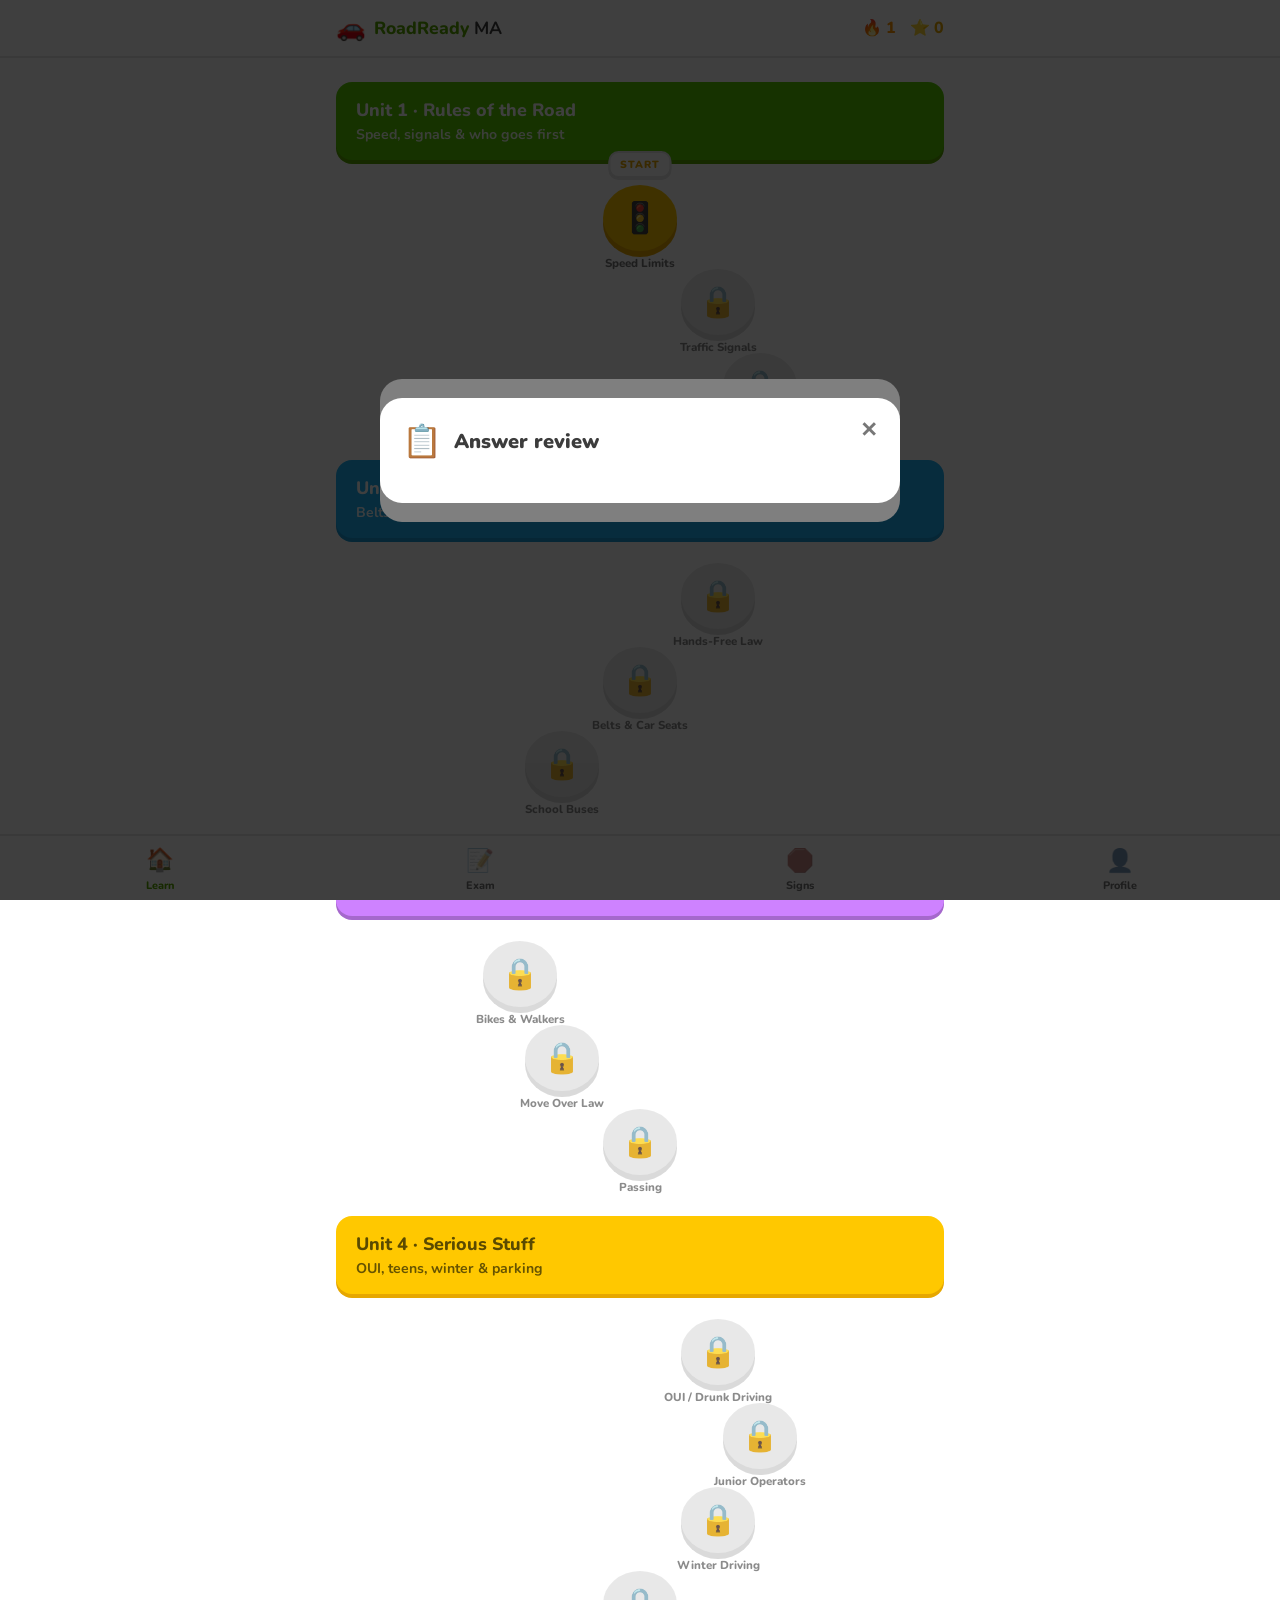
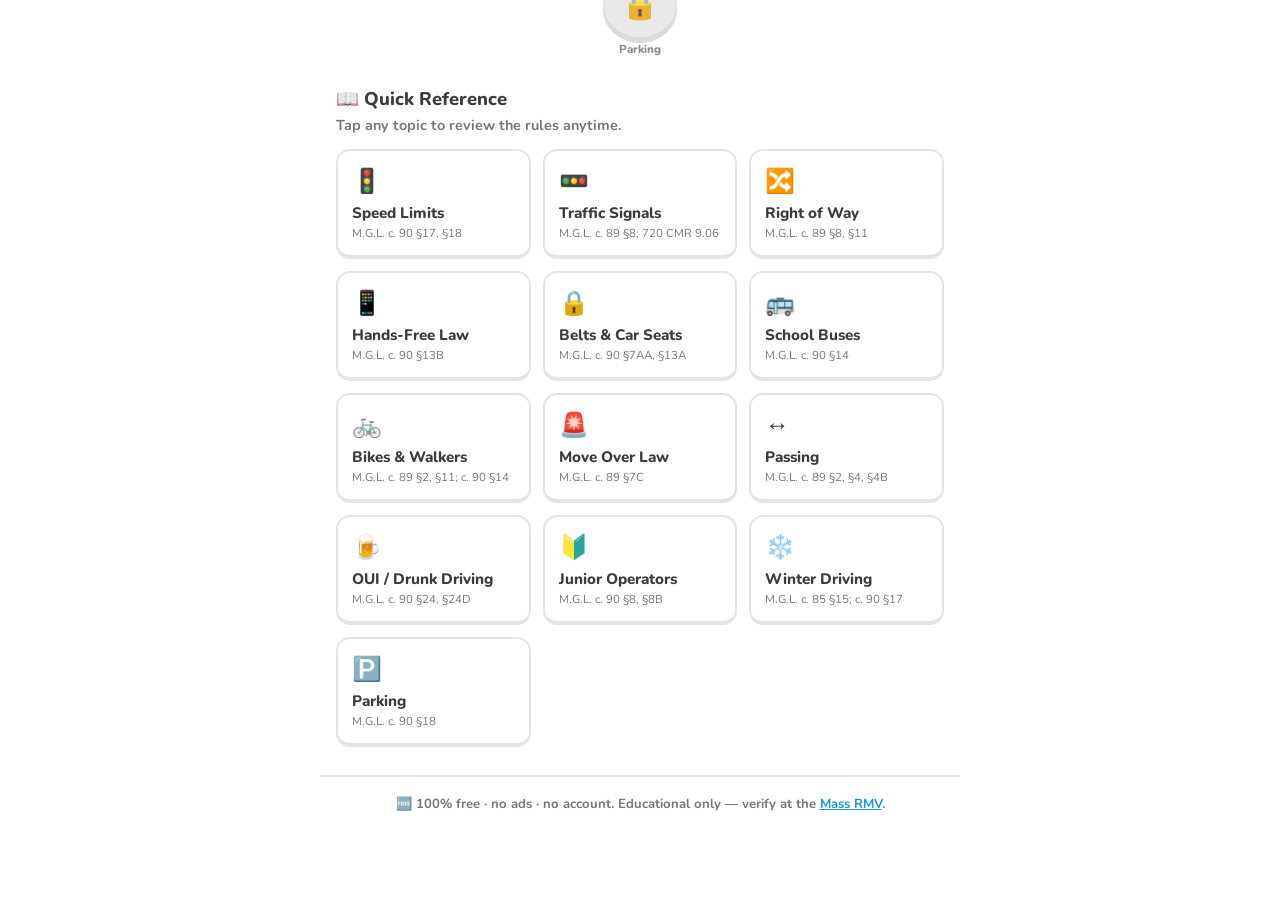
==== commit 499d7552: "Upgrade to category-leading UX: exam simulator, road signs, dark mode Based on a competitive analysi" ====
--- a/apps/ma-traffic-rules/index.html
+++ b/apps/ma-traffic-rules/index.html
@@ -2,13 +2,16 @@
 <html lang="en">
   <head>
     <meta charset="UTF-8" />
-    <meta name="viewport" content="width=device-width, initial-scale=1.0, viewport-fit=cover" />
-    <meta name="theme-color" content="#58cc02" />
+    <meta name="viewport" content="width=device-width, initial-scale=1.0, viewport-fit=cover, maximum-scale=1.0" />
+    <meta name="theme-color" content="#58cc02" media="(prefers-color-scheme: light)" />
+    <meta name="theme-color" content="#131f24" media="(prefers-color-scheme: dark)" />
+    <meta name="apple-mobile-web-app-capable" content="yes" />
+    <meta name="apple-mobile-web-app-status-bar-style" content="default" />
     <meta
       name="description"
-      content="Learn Massachusetts driving rules the fun way — a free, gamified course with lessons, XP and streaks."
+      content="RoadReady MA — the free, beautiful way to ace the Massachusetts permit test. Lessons, a real-format exam simulator, road signs, and progress tracking."
     />
-    <title>RoadReady MA · Learn Massachusetts Driving Rules</title>
+    <title>RoadReady MA · Ace the Massachusetts Permit Test</title>
     <link rel="preconnect" href="https://fonts.googleapis.com" />
     <link rel="preconnect" href="https://fonts.gstatic.com" crossorigin />
     <link
@@ -23,104 +26,161 @@
   </head>
   <body>
     <!-- ============ TOP BAR ============ -->
-    <header class="topbar">
+    <header class="topbar" id="topbar">
       <div class="topbar-inner">
         <div class="brand">
           <span class="brand-logo" aria-hidden="true">🚗</span>
           <span class="brand-name">RoadReady <b>MA</b></span>
         </div>
-        <div class="stats" id="stats">
-          <div class="stat streak" title="Day streak">
-            <span class="stat-ico">🔥</span><span id="statStreak">0</span>
-          </div>
-          <div class="stat xp" title="Total XP">
-            <span class="stat-ico">⭐</span><span id="statXp">0</span>
-          </div>
-          <div class="stat hearts" title="Hearts">
-            <span class="stat-ico">❤️</span><span id="statHearts">5</span>
-          </div>
+        <div class="stats">
+          <div class="stat streak" title="Day streak"><span class="stat-ico">🔥</span><span id="statStreak">0</span></div>
+          <div class="stat xp" title="Total XP"><span class="stat-ico">⭐</span><span id="statXp">0</span></div>
         </div>
       </div>
     </header>
 
-    <main>
-      <!-- ============ HOME / LEARNING PATH ============ -->
-      <section id="screen-home" class="screen is-active">
+    <main id="main">
+      <!-- ======================= LEARN TAB ======================= -->
+      <section id="tab-learn" class="tab-screen is-active">
         <div class="path" id="path"></div>
-
         <section class="guide-block">
-          <h2 class="guide-title">📖 Quick Reference</h2>
-          <p class="guide-sub">Tap any topic to review the rules anytime.</p>
+          <h2 class="section-title">📖 Quick Reference</h2>
+          <p class="section-sub">Tap any topic to review the rules anytime.</p>
           <div class="guide-grid" id="guideGrid"></div>
         </section>
-
         <footer class="home-footer">
-          <p>
-            🆓 100% free. Educational only — not legal advice. Verify at the
+          <p>🆓 100% free · no ads · no account. Educational only — verify at the
+            <a href="https://www.mass.gov/rmv" target="_blank" rel="noopener">Mass RMV</a>.</p>
+        </footer>
+      </section>
+
+      <!-- ======================= EXAM TAB ======================= -->
+      <section id="tab-exam" class="tab-screen">
+        <div class="pad">
+          <div class="hero-card exam-hero">
+            <div class="hero-emoji">📝</div>
+            <h2>Exam Simulator</h2>
+            <p>Real MA RMV format: <b>25 questions</b>, <b>25 minutes</b>, pass at
+              <b>18 correct (72%)</b>. No hints — just like the real thing.</p>
+            <button class="btn3d btn-blue" id="startExam">START EXAM</button>
+          </div>
+
+          <div class="stat-row">
+            <div class="mini-stat"><span class="mini-label">BEST SCORE</span><span class="mini-value" id="examBest">—</span></div>
+            <div class="mini-stat"><span class="mini-label">EXAMS TAKEN</span><span class="mini-value" id="examCount">0</span></div>
+            <div class="mini-stat"><span class="mini-label">RESULT</span><span class="mini-value" id="examStatus">—</span></div>
+          </div>
+
+          <button class="review-card" id="reviewMistakes" hidden>
+            <div class="rc-ico">🎯</div>
+            <div class="rc-body">
+              <b>Practice your mistakes</b>
+              <span id="reviewCount">0 questions to review</span>
+            </div>
+            <span class="rc-chev">›</span>
+          </button>
+        </div>
+      </section>
+
+      <!-- ======================= SIGNS TAB ======================= -->
+      <section id="tab-signs" class="tab-screen">
+        <div class="pad">
+          <div class="signs-head">
+            <div>
+              <h2 class="section-title">🛑 Road Signs</h2>
+              <p class="section-sub">Tap a sign to learn its meaning.</p>
+            </div>
+            <button class="btn3d btn-purple btn-sm" id="startSignQuiz">TEST ME</button>
+          </div>
+          <div id="signsContainer"></div>
+        </div>
+      </section>
+
+      <!-- ======================= PROFILE TAB ======================= -->
+      <section id="tab-profile" class="tab-screen">
+        <div class="pad">
+          <div class="profile-head">
+            <div class="profile-ring" id="goalRing">
+              <span class="ring-emoji">🚗</span>
+            </div>
+            <div>
+              <h2 class="profile-name">Your progress</h2>
+              <p class="profile-sub" id="goalText">Daily goal</p>
+            </div>
+          </div>
+
+          <div class="kpi-grid">
+            <div class="kpi"><span class="kpi-ico">🔥</span><span class="kpi-num" id="kpiStreak">0</span><span class="kpi-lab">Day streak</span></div>
+            <div class="kpi"><span class="kpi-ico">⭐</span><span class="kpi-num" id="kpiXp">0</span><span class="kpi-lab">Total XP</span></div>
+            <div class="kpi"><span class="kpi-ico">✅</span><span class="kpi-num" id="kpiLessons">0</span><span class="kpi-lab">Lessons</span></div>
+            <div class="kpi"><span class="kpi-ico">🏆</span><span class="kpi-num" id="kpiExam">—</span><span class="kpi-lab">Best exam</span></div>
+          </div>
+
+          <h3 class="section-title sm">Mastery by unit</h3>
+          <div id="masteryList" class="mastery-list"></div>
+
+          <h3 class="section-title sm">Settings</h3>
+          <div class="settings">
+            <label class="setting"><span>🌙 Dark mode</span><input type="checkbox" id="setDark" class="switch" /></label>
+            <label class="setting"><span>🔊 Sound effects</span><input type="checkbox" id="setSound" class="switch" /></label>
+            <label class="setting"><span>📳 Haptics</span><input type="checkbox" id="setHaptics" class="switch" /></label>
+            <button class="reset-btn" id="resetBtn">Reset all progress</button>
+          </div>
+
+          <p class="disclaimer">
+            ⚠️ Educational use only — not legal advice. Content summarized from the
+            MA Driver's Manual & M.G.L. c. 85/89/90. Verify at the
             <a href="https://www.mass.gov/rmv" target="_blank" rel="noopener">Mass RMV</a>.
           </p>
-        </footer>
-      </section>
-
-      <!-- ============ LESSON ============ -->
-      <section id="screen-lesson" class="screen">
-        <div class="lesson-top">
-          <button class="icon-btn" id="lessonQuit" aria-label="Quit lesson">✕</button>
-          <div class="lesson-progress"><span id="lessonProgressFill"></span></div>
-          <div class="lesson-hearts"><span class="stat-ico">❤️</span><span id="lessonHearts">5</span></div>
-        </div>
-
-        <div class="lesson-body">
-          <h2 class="lesson-prompt" id="lessonPrompt">Select the correct answer</h2>
-          <div class="lesson-card" id="lessonCard"></div>
-          <h3 class="lesson-question" id="lessonQuestion"></h3>
-          <div class="lesson-options" id="lessonOptions"></div>
-        </div>
-
-        <!-- Feedback dock -->
-        <div class="dock" id="dock">
-          <div class="dock-inner">
-            <div class="dock-msg" id="dockMsg"></div>
-            <button class="btn3d btn-check" id="checkBtn" disabled>CHECK</button>
-          </div>
-        </div>
-      </section>
-
-      <!-- ============ LESSON COMPLETE ============ -->
-      <section id="screen-complete" class="screen">
-        <div class="complete-wrap">
-          <div class="confetti" id="confetti"></div>
-          <div class="complete-emoji">🎉</div>
-          <h2 class="complete-title">Lesson complete!</h2>
-          <div class="complete-badges">
-            <div class="badge xp-badge">
-              <span class="badge-label">TOTAL XP</span>
-              <span class="badge-value" id="completeXp">+0</span>
-            </div>
-            <div class="badge acc-badge">
-              <span class="badge-label">ACCURACY</span>
-              <span class="badge-value" id="completeAcc">0%</span>
-            </div>
-          </div>
-          <button class="btn3d btn-continue" id="completeContinue">CONTINUE</button>
-        </div>
-      </section>
-
-      <!-- ============ OUT OF HEARTS ============ -->
-      <section id="screen-failed" class="screen">
-        <div class="complete-wrap">
-          <div class="complete-emoji">💔</div>
-          <h2 class="complete-title">Out of hearts</h2>
-          <p class="failed-text">
-            You ran out of hearts. Hearts refill over time — take a breather and
-            try this lesson again.
-          </p>
-          <button class="btn3d btn-continue" id="failedContinue">BACK TO PATH</button>
         </div>
       </section>
     </main>
 
-    <!-- ============ REFERENCE MODAL ============ -->
+    <!-- ======================= BOTTOM NAV ======================= -->
+    <nav class="tabbar" id="tabbar">
+      <button class="tabbtn is-active" data-tab="learn"><span class="tb-ico">🏠</span><span>Learn</span></button>
+      <button class="tabbtn" data-tab="exam"><span class="tb-ico">📝</span><span>Exam</span></button>
+      <button class="tabbtn" data-tab="signs"><span class="tb-ico">🛑</span><span>Signs</span></button>
+      <button class="tabbtn" data-tab="profile"><span class="tb-ico">👤</span><span>Profile</span></button>
+    </nav>
+
+    <!-- ======================= OVERLAY: LESSON / EXAM RUN ======================= -->
+    <section id="overlay-quiz" class="overlay">
+      <div class="quiz-top">
+        <button class="icon-btn" id="quizQuit" aria-label="Quit">✕</button>
+        <div class="quiz-progress"><span id="quizProgressFill"></span></div>
+        <div class="quiz-meta" id="quizMeta"></div>
+      </div>
+      <div class="quiz-body">
+        <h2 class="quiz-prompt" id="quizPrompt">Select the correct answer</h2>
+        <div class="quiz-figure" id="quizFigure"></div>
+        <h3 class="quiz-question" id="quizQuestion"></h3>
+        <div class="quiz-options" id="quizOptions"></div>
+      </div>
+      <div class="dock" id="dock">
+        <div class="dock-inner">
+          <div class="dock-msg" id="dockMsg"></div>
+          <button class="btn3d btn-check" id="checkBtn" disabled>CHECK</button>
+        </div>
+      </div>
+    </section>
+
+    <!-- ======================= OVERLAY: RESULT ======================= -->
+    <section id="overlay-result" class="overlay center">
+      <div class="result-wrap">
+        <div class="confetti" id="confetti"></div>
+        <div class="result-emoji" id="resultEmoji">🎉</div>
+        <h2 class="result-title" id="resultTitle">Lesson complete!</h2>
+        <p class="result-sub" id="resultSub"></p>
+        <div class="result-badges" id="resultBadges"></div>
+        <div class="result-actions">
+          <button class="btn3d btn-ghost" id="resultReview" hidden>REVIEW ANSWERS</button>
+          <button class="btn3d btn-continue" id="resultContinue">CONTINUE</button>
+        </div>
+      </div>
+    </section>
+
+    <!-- ======================= MODAL: REFERENCE / SIGN ======================= -->
     <div class="modal" id="modal" hidden>
       <div class="modal-card" role="dialog" aria-modal="true">
         <button class="icon-btn modal-close" id="modalClose" aria-label="Close">✕</button>
@@ -128,8 +188,18 @@
           <span class="modal-ico" id="modalIco">📖</span>
           <h3 id="modalTitle">Rule</h3>
         </div>
+        <div id="modalFigure"></div>
         <ul class="modal-points" id="modalPoints"></ul>
         <div class="modal-ref" id="modalRef"></div>
+      </div>
+    </div>
+
+    <!-- ======================= MODAL: REVIEW LIST ======================= -->
+    <div class="modal" id="reviewModal" hidden>
+      <div class="modal-card tall" role="dialog" aria-modal="true">
+        <button class="icon-btn modal-close" id="reviewClose" aria-label="Close">✕</button>
+        <div class="modal-head"><span class="modal-ico">📋</span><h3>Answer review</h3></div>
+        <div id="reviewList" class="review-list"></div>
       </div>
     </div>
 
--- a/apps/ma-traffic-rules/styles.css
+++ b/apps/ma-traffic-rules/styles.css
@@ -1,492 +1,272 @@
 /* ===================================================================
-   RoadReady MA — Duolingo-inspired design system
+   RoadReady MA — design system (Duolingo-inspired, App-Store grade)
    =================================================================== */
 :root {
-  /* Brand palette */
-  --green: #58cc02;
-  --green-d: #58a700;
-  --green-l: #d7ffb8;
-  --blue: #1cb0f6;
-  --blue-d: #1899d6;
-  --purple: #ce82ff;
-  --purple-d: #a568cc;
-  --gold: #ffc800;
-  --gold-d: #e6a700;
-  --red: #ff4b4b;
-  --red-d: #ea2b2b;
-
-  /* Neutrals */
-  --ink: #3c3c3c;
-  --ink-soft: #777777;
-  --line: #e5e5e5;
-  --line-d: #d4d4d4;
-  --bg: #ffffff;
-  --bg-soft: #f7f7f7;
-
+  --green: #58cc02; --green-d: #58a700; --green-l: #d7ffb8;
+  --blue: #1cb0f6;  --blue-d: #1899d6;
+  --purple: #ce82ff; --purple-d: #a568cc;
+  --gold: #ffc800;  --gold-d: #e6a700;
+  --red: #ff4b4b;   --red-d: #ea2b2b;
+
+  --ink: #3c3c3c; --ink-soft: #777; --line: #e5e5e5; --line-d: #d4d4d4;
+  --bg: #ffffff; --bg-soft: #f7f7f7; --card: #ffffff; --shadow: rgba(0,0,0,.08);
   --radius: 16px;
   --font: "Nunito", -apple-system, BlinkMacSystemFont, "Segoe UI", sans-serif;
-}
-
-* {
-  box-sizing: border-box;
-  -webkit-tap-highlight-color: transparent;
-}
+  --nav-h: calc(62px + env(safe-area-inset-bottom));
+}
+[data-theme="dark"] {
+  --ink: #f1f7f9; --ink-soft: #8b9aa1; --line: #37464f; --line-d: #2a363d;
+  --bg: #131f24; --bg-soft: #1c2a31; --card: #1c2a31; --shadow: rgba(0,0,0,.4);
+  --green-l: #1f3a17;
+}
+
+* { box-sizing: border-box; -webkit-tap-highlight-color: transparent; }
 html { scroll-behavior: smooth; }
 body {
-  margin: 0;
-  font-family: var(--font);
-  font-weight: 700;
-  color: var(--ink);
-  background: var(--bg);
-  -webkit-font-smoothing: antialiased;
-}
-button { font-family: inherit; cursor: pointer; }
-
-/* ---------- 3D button (Duolingo signature) ---------- */
+  margin: 0; font-family: var(--font); font-weight: 700; color: var(--ink);
+  background: var(--bg); -webkit-font-smoothing: antialiased;
+  transition: background .25s, color .25s;
+}
+button { font-family: inherit; cursor: pointer; color: inherit; }
+a { color: var(--blue-d); }
+@media (prefers-reduced-motion: reduce) { * { animation: none !important; transition: none !important; } }
+
+/* ---------- 3D buttons ---------- */
 .btn3d {
-  border: none;
-  border-radius: var(--radius);
-  background: var(--green);
-  color: #fff;
-  font-weight: 800;
-  font-size: 1rem;
-  letter-spacing: 0.06em;
-  padding: 14px 20px;
+  border: none; border-radius: var(--radius); background: var(--green); color: #fff;
+  font-weight: 800; font-size: 1rem; letter-spacing: .06em; padding: 15px 20px;
   box-shadow: 0 4px 0 var(--green-d);
-  transition: transform 0.06s, box-shadow 0.06s, background 0.15s, filter 0.15s;
-}
-.btn3d:active:not(:disabled) {
-  transform: translateY(4px);
-  box-shadow: 0 0 0 var(--green-d);
-}
-.btn3d:disabled {
-  background: var(--line);
-  color: #afafaf;
-  box-shadow: 0 4px 0 var(--line-d);
-  cursor: default;
-}
-
-.icon-btn {
-  background: none;
-  border: none;
-  font-size: 1.3rem;
-  color: var(--ink-soft);
-  font-weight: 800;
-  padding: 6px 10px;
-  border-radius: 10px;
-}
+  transition: transform .06s, box-shadow .06s, filter .15s;
+}
+.btn3d:active:not(:disabled) { transform: translateY(4px); box-shadow: 0 0 0 var(--green-d); }
+.btn3d:disabled { background: var(--line); color: var(--ink-soft); box-shadow: 0 4px 0 var(--line-d); cursor: default; }
+.btn-blue { background: var(--blue); box-shadow: 0 4px 0 var(--blue-d); }
+.btn-purple { background: var(--purple); box-shadow: 0 4px 0 var(--purple-d); }
+.btn-ghost { background: var(--bg); color: var(--blue-d); box-shadow: 0 0 0 2px var(--line) inset, 0 4px 0 var(--line-d); }
+.btn-sm { padding: 10px 16px; font-size: .85rem; }
+.icon-btn { background: none; border: none; font-size: 1.3rem; color: var(--ink-soft); font-weight: 800; padding: 6px 10px; border-radius: 10px; }
 .icon-btn:active { background: var(--bg-soft); }
 
 /* ===================================================================
-   TOP BAR
+   TOP BAR + TAB SHELL
    =================================================================== */
 .topbar {
-  position: sticky;
-  top: 0;
-  z-index: 30;
-  background: var(--bg);
-  border-bottom: 2px solid var(--line);
-  padding-top: env(safe-area-inset-top);
-}
-.topbar-inner {
-  max-width: 640px;
-  margin: 0 auto;
-  height: 58px;
-  padding: 0 16px;
-  display: flex;
-  align-items: center;
-  justify-content: space-between;
-}
+  position: sticky; top: 0; z-index: 30; background: var(--bg);
+  border-bottom: 2px solid var(--line); padding-top: env(safe-area-inset-top);
+}
+.topbar-inner { max-width: 640px; margin: 0 auto; height: 56px; padding: 0 16px; display: flex; align-items: center; justify-content: space-between; }
 .brand { display: flex; align-items: center; gap: 8px; }
 .brand-logo { font-size: 1.5rem; }
 .brand-name { font-size: 1.1rem; font-weight: 800; color: var(--green-d); }
 .brand-name b { color: var(--ink); }
-
 .stats { display: flex; gap: 14px; }
-.stat {
-  display: flex;
-  align-items: center;
-  gap: 4px;
-  font-weight: 800;
-  font-size: 1rem;
-}
-.stat-ico { font-size: 1.05rem; }
-.streak { color: #ff9600; }
-.xp { color: var(--gold-d); }
-.hearts { color: var(--red); }
-
-/* ===================================================================
-   SCREENS
-   =================================================================== */
-.screen { display: none; }
-.screen.is-active { display: block; }
-main { min-height: calc(100vh - 60px); }
-
-/* ===================================================================
-   HOME — LEARNING PATH
-   =================================================================== */
-.path {
-  max-width: 640px;
-  margin: 0 auto;
-  padding: 22px 16px 8px;
-}
-.unit-banner {
-  border-radius: var(--radius);
-  color: #fff;
-  padding: 16px 20px;
-  margin: 26px 0 8px;
-  box-shadow: 0 4px 0 rgba(0, 0, 0, 0.12);
-}
+.stat { display: flex; align-items: center; gap: 4px; font-weight: 800; }
+.streak { color: #ff9600; } .xp { color: var(--gold-d); }
+
+main { min-height: calc(100vh - 56px); padding-bottom: var(--nav-h); }
+.tab-screen { display: none; animation: tabin .22s ease; }
+.tab-screen.is-active { display: block; }
+@keyframes tabin { from { opacity: 0; transform: translateY(6px); } to { opacity: 1; transform: none; } }
+.pad { max-width: 640px; margin: 0 auto; padding: 18px 16px; }
+.section-title { font-size: 1.15rem; font-weight: 800; margin: 0; }
+.section-title.sm { font-size: 1rem; margin: 26px 0 12px; }
+.section-sub { color: var(--ink-soft); font-size: .9rem; margin: 4px 0 14px; }
+
+/* ===================================================================
+   LEARN — path
+   =================================================================== */
+.path { max-width: 640px; margin: 0 auto; padding: 20px 16px 8px; }
+.unit-banner { border-radius: var(--radius); color: #fff; padding: 16px 20px; margin: 26px 0 8px; }
 .unit-banner:first-child { margin-top: 4px; }
-.unit-banner h2 { margin: 0; font-size: 1.15rem; font-weight: 800; }
-.unit-banner p { margin: 3px 0 0; font-size: 0.9rem; opacity: 0.92; font-weight: 700; }
+.unit-banner h2 { margin: 0; font-size: 1.12rem; font-weight: 800; }
+.unit-banner p { margin: 3px 0 0; font-size: .88rem; opacity: .92; }
 .unit-green { background: var(--green); box-shadow: 0 4px 0 var(--green-d); }
 .unit-blue { background: var(--blue); box-shadow: 0 4px 0 var(--blue-d); }
 .unit-purple { background: var(--purple); box-shadow: 0 4px 0 var(--purple-d); }
-.unit-gold { background: var(--gold); box-shadow: 0 4px 0 var(--gold-d); }
-
-/* Zig-zag node trail */
+.unit-gold { background: var(--gold); box-shadow: 0 4px 0 var(--gold-d); color: #5a4a00; }
+
 .trail { display: flex; flex-direction: column; align-items: center; padding: 8px 0 6px; }
-.node-row {
-  display: flex;
-  justify-content: center;
-  width: 100%;
-  padding: 9px 0;
-}
+.node-row { display: flex; justify-content: center; width: 100%; padding: 9px 0; }
+.node-row.off-r { transform: translateX(78px); }
+.node-row.off-rr { transform: translateX(120px); }
 .node-row.off-l { transform: translateX(-78px); }
-.node-row.off-r { transform: translateX(78px); }
 .node-row.off-ll { transform: translateX(-120px); }
-.node-row.off-rr { transform: translateX(120px); }
-
-.node {
-  position: relative;
-  width: 74px;
-  height: 66px;
-  border-radius: 50%;
-  border: none;
-  font-size: 1.9rem;
-  display: flex;
-  align-items: center;
-  justify-content: center;
-  transition: transform 0.08s, box-shadow 0.08s;
-}
-.node:active { transform: translateY(5px); }
-.node:active::after { box-shadow: none; }
-.node .node-face {
-  position: absolute;
-  inset: 0;
-  border-radius: 50%;
-  display: flex;
-  align-items: center;
-  justify-content: center;
-}
-
-/* node states */
-.node-done    { background: var(--green);  box-shadow: 0 6px 0 var(--green-d); }
-.node-current { background: var(--gold);   box-shadow: 0 6px 0 var(--gold-d); }
-.node-locked  { background: #e5e5e5;       box-shadow: 0 6px 0 var(--line-d); filter: grayscale(0.4); opacity: 0.85; }
-.node-done:active, .node-current:active { box-shadow: 0 1px 0 currentColor; }
-
-.node-badge {
-  position: absolute;
-  top: -8px;
-  right: -6px;
-  font-size: 0.85rem;
-  background: #fff;
-  border-radius: 50%;
-  width: 24px;
-  height: 24px;
-  display: flex;
-  align-items: center;
-  justify-content: center;
-  box-shadow: 0 2px 4px rgba(0,0,0,0.18);
-}
-.node-label {
-  position: absolute;
-  bottom: -20px;
-  left: 50%;
-  transform: translateX(-50%);
-  font-size: 0.72rem;
-  font-weight: 800;
-  color: var(--ink-soft);
-  white-space: nowrap;
-}
+.node { position: relative; width: 74px; height: 66px; border-radius: 50%; border: none; font-size: 1.9rem; }
+.node:active { transform: translateY(5px); box-shadow: 0 1px 0 currentColor !important; }
+.node-face { position: absolute; inset: 0; border-radius: 50%; display: flex; align-items: center; justify-content: center; }
+.node-done { background: var(--green); box-shadow: 0 6px 0 var(--green-d); color: var(--green-d); }
+.node-current { background: var(--gold); box-shadow: 0 6px 0 var(--gold-d); color: var(--gold-d); }
+.node-locked { background: var(--line); box-shadow: 0 6px 0 var(--line-d); color: var(--line-d); opacity: .85; }
+.node-badge { position: absolute; top: -8px; right: -6px; font-size: .85rem; background: var(--card); border-radius: 50%; width: 24px; height: 24px; display: flex; align-items: center; justify-content: center; box-shadow: 0 2px 4px var(--shadow); }
+.node-label { position: absolute; bottom: -20px; left: 50%; transform: translateX(-50%); font-size: .72rem; font-weight: 800; color: var(--ink-soft); white-space: nowrap; }
 .node-current::before {
-  content: "START";
-  position: absolute;
-  top: -34px;
-  left: 50%;
-  transform: translateX(-50%);
-  background: #fff;
-  color: var(--gold-d);
-  font-size: 0.65rem;
-  font-weight: 900;
-  letter-spacing: 0.08em;
-  padding: 4px 10px;
-  border-radius: 10px;
-  border: 2px solid var(--line);
-  box-shadow: 0 2px 0 var(--line);
+  content: "START"; position: absolute; top: -34px; left: 50%; transform: translateX(-50%);
+  background: var(--card); color: var(--gold-d); font-size: .65rem; font-weight: 900; letter-spacing: .08em;
+  padding: 4px 10px; border-radius: 10px; border: 2px solid var(--line); box-shadow: 0 2px 0 var(--line);
   animation: bob 1.4s ease-in-out infinite;
 }
 @keyframes bob { 0%,100% { transform: translateX(-50%) translateY(0);} 50% { transform: translateX(-50%) translateY(-4px);} }
 
-/* ---------- Quick reference cards ---------- */
-.guide-block {
-  max-width: 640px;
-  margin: 26px auto 0;
-  padding: 0 16px;
-}
-.guide-title { font-size: 1.15rem; font-weight: 800; margin: 0; }
-.guide-sub { color: var(--ink-soft); font-size: 0.9rem; margin: 4px 0 14px; }
-.guide-grid {
-  display: grid;
-  grid-template-columns: repeat(auto-fill, minmax(150px, 1fr));
-  gap: 12px;
-}
-.guide-card {
-  text-align: left;
-  background: var(--bg);
-  border: 2px solid var(--line);
-  border-bottom-width: 4px;
-  border-radius: 14px;
-  padding: 14px;
-  transition: border-color 0.12s, transform 0.06s;
-}
+/* Quick reference cards */
+.guide-block { max-width: 640px; margin: 26px auto 0; padding: 0 16px; }
+.guide-grid { display: grid; grid-template-columns: repeat(auto-fill, minmax(150px,1fr)); gap: 12px; }
+.guide-card { text-align: left; background: var(--card); border: 2px solid var(--line); border-bottom-width: 4px; border-radius: 14px; padding: 14px; transition: transform .06s; }
 .guide-card:active { transform: translateY(2px); border-bottom-width: 2px; }
-.guide-card .gc-ico { font-size: 1.5rem; }
-.guide-card .gc-title { display: block; margin-top: 6px; font-weight: 800; font-size: 0.95rem; }
-.guide-card .gc-ref { display: block; margin-top: 2px; font-size: 0.72rem; color: var(--ink-soft); font-weight: 700; }
-
-.home-footer {
-  max-width: 640px;
-  margin: 28px auto 0;
-  padding: 18px 16px calc(24px + env(safe-area-inset-bottom));
-  border-top: 2px solid var(--line);
-}
-.home-footer p { margin: 0; text-align: center; color: var(--ink-soft); font-size: 0.82rem; }
-.home-footer a { color: var(--blue-d); }
-
-/* ===================================================================
-   LESSON
-   =================================================================== */
-#screen-lesson.is-active { display: flex; flex-direction: column; min-height: 100vh; }
-.lesson-top {
-  display: flex;
-  align-items: center;
-  gap: 14px;
-  max-width: 640px;
-  width: 100%;
-  margin: 0 auto;
-  padding: 14px 16px calc(6px + env(safe-area-inset-top));
-}
-.lesson-progress {
-  flex: 1;
-  height: 16px;
-  background: var(--line);
-  border-radius: 999px;
-  overflow: hidden;
-}
-.lesson-progress span {
-  display: block;
-  height: 100%;
-  width: 0;
-  background: var(--green);
-  border-radius: 999px;
-  transition: width 0.35s ease;
-  position: relative;
-}
-.lesson-progress span::after {
-  content: "";
-  position: absolute;
-  top: 3px; left: 8px; right: 8px;
-  height: 4px;
-  background: rgba(255,255,255,0.4);
-  border-radius: 999px;
-}
-.lesson-hearts { display: flex; align-items: center; gap: 4px; color: var(--red); font-weight: 800; }
-
-.lesson-body {
-  flex: 1;
-  max-width: 640px;
-  width: 100%;
-  margin: 0 auto;
-  padding: 10px 16px 130px;
-}
-.lesson-prompt { font-size: 1.4rem; font-weight: 800; margin: 12px 0 18px; }
-.lesson-card {
-  background: var(--bg-soft);
-  border: 2px solid var(--line);
-  border-radius: 16px;
-  padding: 14px 16px;
-  margin-bottom: 18px;
-  display: none;
-}
-.lesson-card.show { display: block; }
-.lesson-card .lc-ico { font-size: 1.6rem; }
-.lesson-question { font-size: 1.1rem; font-weight: 800; margin: 0 0 16px; }
-.lesson-options { display: grid; gap: 12px; }
-
-.option {
-  text-align: left;
-  background: var(--bg);
-  border: 2px solid var(--line);
-  border-bottom-width: 4px;
-  border-radius: 14px;
-  padding: 16px;
-  font-size: 1.02rem;
-  font-weight: 700;
-  color: var(--ink);
-  transition: border-color 0.1s, background 0.1s, transform 0.05s;
-}
+.gc-ico { font-size: 1.5rem; } .gc-title { display: block; margin-top: 6px; font-weight: 800; font-size: .95rem; }
+.gc-ref { display: block; margin-top: 2px; font-size: .72rem; color: var(--ink-soft); }
+.home-footer { max-width: 640px; margin: 28px auto 0; padding: 18px 16px 24px; border-top: 2px solid var(--line); }
+.home-footer p { margin: 0; text-align: center; color: var(--ink-soft); font-size: .82rem; }
+
+/* ===================================================================
+   EXAM tab
+   =================================================================== */
+.hero-card { background: var(--card); border: 2px solid var(--line); border-bottom-width: 5px; border-radius: 20px; padding: 26px 22px; text-align: center; }
+.hero-emoji { font-size: 3rem; }
+.hero-card h2 { margin: 6px 0 8px; font-size: 1.4rem; font-weight: 900; }
+.hero-card p { color: var(--ink-soft); font-size: .96rem; line-height: 1.5; margin: 0 0 20px; }
+.hero-card .btn3d { width: 100%; }
+.stat-row { display: flex; gap: 10px; margin-top: 16px; }
+.mini-stat { flex: 1; background: var(--card); border: 2px solid var(--line); border-radius: 14px; padding: 12px 6px; text-align: center; }
+.mini-label { display: block; font-size: .62rem; font-weight: 900; letter-spacing: .05em; color: var(--ink-soft); }
+.mini-value { display: block; font-size: 1.25rem; font-weight: 900; margin-top: 3px; }
+.review-card { display: flex; align-items: center; gap: 14px; width: 100%; text-align: left; margin-top: 16px; background: var(--card); border: 2px solid var(--gold); border-bottom-width: 4px; border-radius: 16px; padding: 16px; }
+.review-card:active { transform: translateY(2px); }
+.rc-ico { font-size: 1.8rem; } .rc-body { flex: 1; } .rc-body b { display: block; font-size: 1rem; } .rc-body span { font-size: .85rem; color: var(--ink-soft); }
+.rc-chev { font-size: 1.6rem; color: var(--ink-soft); }
+
+/* ===================================================================
+   SIGNS tab
+   =================================================================== */
+.signs-head { display: flex; align-items: center; justify-content: space-between; gap: 12px; margin-bottom: 8px; }
+.sign-cat-title { font-size: .95rem; font-weight: 800; color: var(--ink-soft); margin: 22px 0 12px; text-transform: uppercase; letter-spacing: .04em; }
+.signs-grid { display: grid; grid-template-columns: repeat(auto-fill, minmax(96px,1fr)); gap: 14px; }
+.sign-cell { background: transparent; border: none; display: flex; flex-direction: column; align-items: center; gap: 6px; }
+.sign-cell:active { transform: scale(.94); }
+.sign-art { width: 84px; height: 84px; display: flex; align-items: center; justify-content: center; }
+.sign-art svg { width: 100%; height: 100%; filter: drop-shadow(0 2px 3px var(--shadow)); }
+.sign-name { font-size: .74rem; font-weight: 800; text-align: center; line-height: 1.2; }
+
+/* ===================================================================
+   PROFILE tab
+   =================================================================== */
+.profile-head { display: flex; align-items: center; gap: 16px; margin-bottom: 18px; }
+.profile-ring {
+  width: 78px; height: 78px; border-radius: 50%; display: flex; align-items: center; justify-content: center;
+  background: conic-gradient(var(--green) var(--goal,0%), var(--line) 0);
+  position: relative; flex-shrink: 0;
+}
+.profile-ring::after { content: ""; position: absolute; inset: 6px; border-radius: 50%; background: var(--bg); }
+.ring-emoji { position: relative; z-index: 1; font-size: 1.9rem; }
+.profile-name { margin: 0; font-size: 1.25rem; font-weight: 900; }
+.profile-sub { margin: 3px 0 0; color: var(--ink-soft); font-size: .9rem; }
+.kpi-grid { display: grid; grid-template-columns: repeat(2,1fr); gap: 12px; }
+.kpi { background: var(--card); border: 2px solid var(--line); border-radius: 16px; padding: 16px; display: flex; flex-direction: column; align-items: flex-start; }
+.kpi-ico { font-size: 1.4rem; } .kpi-num { font-size: 1.6rem; font-weight: 900; margin-top: 4px; } .kpi-lab { font-size: .8rem; color: var(--ink-soft); }
+.mastery-list { display: grid; gap: 12px; }
+.mastery-item .mi-top { display: flex; justify-content: space-between; font-size: .9rem; margin-bottom: 6px; }
+.mastery-bar { height: 12px; background: var(--line); border-radius: 999px; overflow: hidden; }
+.mastery-fill { height: 100%; border-radius: 999px; transition: width .5s; }
+.settings { display: grid; gap: 10px; }
+.setting { display: flex; align-items: center; justify-content: space-between; background: var(--card); border: 2px solid var(--line); border-radius: 14px; padding: 14px 16px; font-weight: 800; }
+.switch { appearance: none; width: 48px; height: 28px; border-radius: 999px; background: var(--line); position: relative; transition: background .2s; cursor: pointer; flex-shrink: 0; }
+.switch::after { content: ""; position: absolute; top: 3px; left: 3px; width: 22px; height: 22px; border-radius: 50%; background: #fff; transition: transform .2s; box-shadow: 0 1px 3px rgba(0,0,0,.3); }
+.switch:checked { background: var(--green); } .switch:checked::after { transform: translateX(20px); }
+.reset-btn { background: none; border: 2px solid var(--red); color: var(--red); border-radius: 14px; padding: 13px; font-weight: 800; margin-top: 4px; }
+.reset-btn:active { background: var(--red); color: #fff; }
+.disclaimer { color: var(--ink-soft); font-size: .8rem; line-height: 1.5; margin-top: 22px; }
+
+/* ===================================================================
+   BOTTOM NAV
+   =================================================================== */
+.tabbar {
+  position: fixed; left: 0; right: 0; bottom: 0; z-index: 40; display: flex;
+  background: var(--bg); border-top: 2px solid var(--line);
+  padding-bottom: env(safe-area-inset-bottom);
+}
+.tabbtn { flex: 1; border: none; background: none; padding: 9px 0 7px; display: flex; flex-direction: column; align-items: center; gap: 2px; font-size: .68rem; font-weight: 800; color: var(--ink-soft); }
+.tabbtn .tb-ico { font-size: 1.4rem; filter: grayscale(.5); opacity: .7; transition: .15s; }
+.tabbtn.is-active { color: var(--green-d); }
+.tabbtn.is-active .tb-ico { filter: none; opacity: 1; transform: translateY(-1px); }
+
+/* ===================================================================
+   OVERLAYS (lesson / exam / result)
+   =================================================================== */
+.overlay { display: none; position: fixed; inset: 0; z-index: 60; background: var(--bg); flex-direction: column; }
+.overlay.is-active { display: flex; }
+.overlay.center { justify-content: center; }
+.quiz-top { display: flex; align-items: center; gap: 14px; max-width: 640px; width: 100%; margin: 0 auto; padding: calc(14px + env(safe-area-inset-top)) 16px 6px; }
+.quiz-progress { flex: 1; height: 16px; background: var(--line); border-radius: 999px; overflow: hidden; }
+.quiz-progress span { display: block; height: 100%; width: 0; background: var(--green); border-radius: 999px; transition: width .35s; }
+.quiz-meta { font-weight: 800; font-size: .95rem; min-width: 54px; text-align: right; }
+.quiz-meta.warn { color: var(--red); }
+.quiz-body { flex: 1; max-width: 640px; width: 100%; margin: 0 auto; padding: 10px 16px 150px; overflow-y: auto; }
+.quiz-prompt { font-size: 1.35rem; font-weight: 800; margin: 12px 0 16px; }
+.quiz-figure { display: flex; justify-content: center; margin-bottom: 14px; }
+.quiz-figure svg { width: 120px; height: 120px; filter: drop-shadow(0 3px 5px var(--shadow)); }
+.quiz-question { font-size: 1.1rem; font-weight: 800; margin: 0 0 16px; }
+.quiz-options { display: grid; gap: 12px; }
+.option { text-align: left; background: var(--card); border: 2px solid var(--line); border-bottom-width: 4px; border-radius: 14px; padding: 16px; font-size: 1.02rem; font-weight: 700; color: var(--ink); transition: transform .05s; }
 .option:active { transform: translateY(2px); }
-.option.selected {
-  border-color: var(--blue);
-  background: #ddf4ff;
-  color: var(--blue-d);
-}
-.option.correct {
-  border-color: var(--green);
-  background: var(--green-l);
-  color: var(--green-d);
-}
-.option.wrong {
-  border-color: var(--red);
-  background: #ffdfe0;
-  color: var(--red-d);
-}
+.option.selected { border-color: var(--blue); background: color-mix(in srgb, var(--blue) 12%, var(--card)); color: var(--blue-d); }
+.option.correct { border-color: var(--green); background: var(--green-l); color: var(--green-d); }
+.option.wrong { border-color: var(--red); background: color-mix(in srgb, var(--red) 14%, var(--card)); color: var(--red-d); }
 .option:disabled { cursor: default; }
 
-/* ---------- Feedback dock ---------- */
-.dock {
-  position: fixed;
-  left: 0; right: 0; bottom: 0;
-  background: var(--bg);
-  border-top: 2px solid var(--line);
-  transform: translateY(0);
-  transition: background 0.2s, border-color 0.2s;
-  padding-bottom: env(safe-area-inset-bottom);
-  z-index: 20;
-}
+.dock { position: fixed; left: 0; right: 0; bottom: 0; background: var(--bg); border-top: 2px solid var(--line); padding-bottom: env(safe-area-inset-bottom); z-index: 20; }
 .dock.right { background: var(--green-l); border-color: transparent; }
-.dock.wrong { background: #ffdfe0; border-color: transparent; }
-.dock-inner {
-  max-width: 640px;
-  margin: 0 auto;
-  padding: 16px;
-  display: flex;
-  align-items: center;
-  gap: 14px;
-}
-.dock-msg { flex: 1; font-weight: 800; font-size: 0.95rem; line-height: 1.35; display: none; }
+.dock.wrong { background: color-mix(in srgb, var(--red) 14%, var(--bg)); border-color: transparent; }
+.dock-inner { max-width: 640px; margin: 0 auto; padding: 16px; display: flex; align-items: center; gap: 14px; }
+.dock-msg { flex: 1; font-weight: 800; font-size: .95rem; line-height: 1.35; display: none; }
 .dock.right .dock-msg { display: block; color: var(--green-d); }
 .dock.wrong .dock-msg { display: block; color: var(--red-d); }
 .dock-msg b { display: block; font-size: 1.05rem; margin-bottom: 2px; }
 .btn-check { min-width: 140px; }
 .dock.right .btn-check { background: var(--green); box-shadow: 0 4px 0 var(--green-d); }
 .dock.wrong .btn-check { background: var(--red); box-shadow: 0 4px 0 var(--red-d); }
-@media (max-width: 420px) {
-  .dock-inner { flex-direction: column; align-items: stretch; }
-  .btn-check { width: 100%; }
-}
-
-/* ===================================================================
-   COMPLETE / FAILED
-   =================================================================== */
-#screen-complete.is-active,
-#screen-failed.is-active { display: flex; min-height: calc(100vh - 60px); }
-.complete-wrap {
-  margin: auto;
-  text-align: center;
-  padding: 30px 24px calc(30px + env(safe-area-inset-bottom));
-  max-width: 460px;
-  position: relative;
-}
-.complete-emoji { font-size: 4.5rem; animation: pop 0.5s ease; }
-@keyframes pop { 0% { transform: scale(0.3); opacity: 0; } 60% { transform: scale(1.15); } 100% { transform: scale(1); opacity: 1; } }
-.complete-title { font-size: 1.7rem; font-weight: 900; color: var(--gold-d); margin: 8px 0 22px; }
-.complete-badges { display: flex; gap: 14px; justify-content: center; margin-bottom: 26px; }
-.badge {
-  border-radius: 16px;
-  padding: 3px;
-  flex: 1;
-  max-width: 160px;
-}
-.xp-badge { background: var(--gold); }
-.acc-badge { background: var(--blue); }
-.badge-label {
-  display: block;
-  color: #fff;
-  font-size: 0.72rem;
-  font-weight: 900;
-  letter-spacing: 0.06em;
-  padding: 8px 0 6px;
-}
-.badge-value {
-  display: block;
-  background: #fff;
-  border-radius: 13px;
-  padding: 12px;
-  font-size: 1.5rem;
-  font-weight: 900;
-}
-.xp-badge .badge-value { color: var(--gold-d); }
-.acc-badge .badge-value { color: var(--blue-d); }
-.btn-continue { width: 100%; max-width: 340px; }
-.failed-text { color: var(--ink-soft); font-size: 1rem; line-height: 1.5; margin: 0 0 26px; }
+@media (max-width: 420px) { .dock-inner { flex-direction: column; align-items: stretch; } .btn-check { width: 100%; } }
+
+/* RESULT */
+.result-wrap { margin: auto; text-align: center; padding: 30px 24px calc(30px + env(safe-area-inset-bottom)); max-width: 460px; position: relative; width: 100%; }
+.result-emoji { font-size: 4.5rem; animation: pop .5s ease; }
+@keyframes pop { 0% { transform: scale(.3); opacity: 0; } 60% { transform: scale(1.15); } 100% { transform: scale(1); opacity: 1; } }
+.result-title { font-size: 1.7rem; font-weight: 900; margin: 8px 0 6px; }
+.result-sub { color: var(--ink-soft); font-size: 1rem; margin: 0 0 20px; }
+.result-badges { display: flex; gap: 14px; justify-content: center; margin-bottom: 26px; }
+.badge { border-radius: 16px; padding: 3px; flex: 1; max-width: 150px; }
+.badge-label { display: block; color: #fff; font-size: .68rem; font-weight: 900; letter-spacing: .05em; padding: 8px 0 6px; }
+.badge-value { display: block; background: var(--bg); border-radius: 13px; padding: 12px; font-size: 1.4rem; font-weight: 900; }
+.b-gold { background: var(--gold); } .b-gold .badge-value { color: var(--gold-d); }
+.b-blue { background: var(--blue); } .b-blue .badge-value { color: var(--blue-d); }
+.b-green { background: var(--green); } .b-green .badge-value { color: var(--green-d); }
+.b-red { background: var(--red); } .b-red .badge-value { color: var(--red-d); }
+.result-actions { display: grid; gap: 12px; }
+.result-actions .btn3d { width: 100%; }
 
 /* confetti */
 .confetti { position: absolute; inset: -20px 0 auto; height: 0; pointer-events: none; }
-.confetti i {
-  position: absolute;
-  top: 0;
-  width: 9px; height: 14px;
-  opacity: 0.9;
-  animation: fall 2.2s linear forwards;
-}
-@keyframes fall {
-  to { transform: translateY(420px) rotate(540deg); opacity: 0; }
-}
-
-/* ===================================================================
-   MODAL (quick reference)
-   =================================================================== */
-.modal {
-  position: fixed;
-  inset: 0;
-  background: rgba(0, 0, 0, 0.45);
-  display: flex;
-  align-items: flex-end;
-  justify-content: center;
-  z-index: 50;
-  animation: fade 0.18s ease;
-}
+.confetti i { position: absolute; top: 0; width: 9px; height: 14px; opacity: .9; animation: fall 2.2s linear forwards; }
+@keyframes fall { to { transform: translateY(440px) rotate(540deg); opacity: 0; } }
+
+/* ===================================================================
+   MODALS
+   =================================================================== */
+.modal { position: fixed; inset: 0; background: rgba(0,0,0,.5); display: flex; align-items: flex-end; justify-content: center; z-index: 70; animation: fade .18s ease; }
 @keyframes fade { from { opacity: 0; } to { opacity: 1; } }
-.modal-card {
-  background: #fff;
-  width: 100%;
-  max-width: 520px;
-  border-radius: 22px 22px 0 0;
-  padding: 22px 22px calc(26px + env(safe-area-inset-bottom));
-  position: relative;
-  animation: slideup 0.25s cubic-bezier(0.2, 0.9, 0.3, 1);
-}
-@media (min-width: 540px) {
-  .modal { align-items: center; }
-  .modal-card { border-radius: 22px; }
-}
-@keyframes slideup { from { transform: translateY(40px); opacity: 0.6; } to { transform: translateY(0); opacity: 1; } }
+.modal-card { background: var(--card); width: 100%; max-width: 520px; border-radius: 22px 22px 0 0; padding: 22px 22px calc(26px + env(safe-area-inset-bottom)); position: relative; animation: slideup .25s cubic-bezier(.2,.9,.3,1); }
+.modal-card.tall { max-height: 82vh; overflow-y: auto; }
+@media (min-width: 540px) { .modal { align-items: center; } .modal-card { border-radius: 22px; } }
+@keyframes slideup { from { transform: translateY(40px); opacity: .6; } to { transform: none; opacity: 1; } }
 .modal-close { position: absolute; top: 12px; right: 12px; }
 .modal-head { display: flex; align-items: center; gap: 12px; margin-bottom: 14px; }
-.modal-ico { font-size: 2rem; }
-.modal-head h3 { margin: 0; font-size: 1.25rem; font-weight: 900; }
+.modal-ico { font-size: 2rem; } .modal-head h3 { margin: 0; font-size: 1.25rem; font-weight: 900; }
+#modalFigure { display: flex; justify-content: center; margin-bottom: 12px; }
+#modalFigure svg { width: 110px; height: 110px; }
 .modal-points { margin: 0 0 16px; padding-left: 20px; }
 .modal-points li { margin-bottom: 9px; font-weight: 700; line-height: 1.4; }
-.modal-ref {
-  display: inline-block;
-  font-size: 0.78rem;
-  color: var(--ink-soft);
-  background: var(--bg-soft);
-  border-radius: 8px;
-  padding: 6px 11px;
-  font-weight: 800;
-}
+.modal-ref { display: inline-block; font-size: .78rem; color: var(--ink-soft); background: var(--bg-soft); border-radius: 8px; padding: 6px 11px; font-weight: 800; }
+.review-list { display: grid; gap: 14px; }
+.review-q { border: 2px solid var(--line); border-radius: 14px; padding: 14px; }
+.review-q .rq-q { font-weight: 800; margin-bottom: 8px; }
+.review-q .rq-a { font-size: .9rem; margin: 3px 0; }
+.review-q .rq-ok { color: var(--green-d); } .review-q .rq-no { color: var(--red-d); }
+.review-q .rq-ex { font-size: .85rem; color: var(--ink-soft); margin-top: 6px; }
